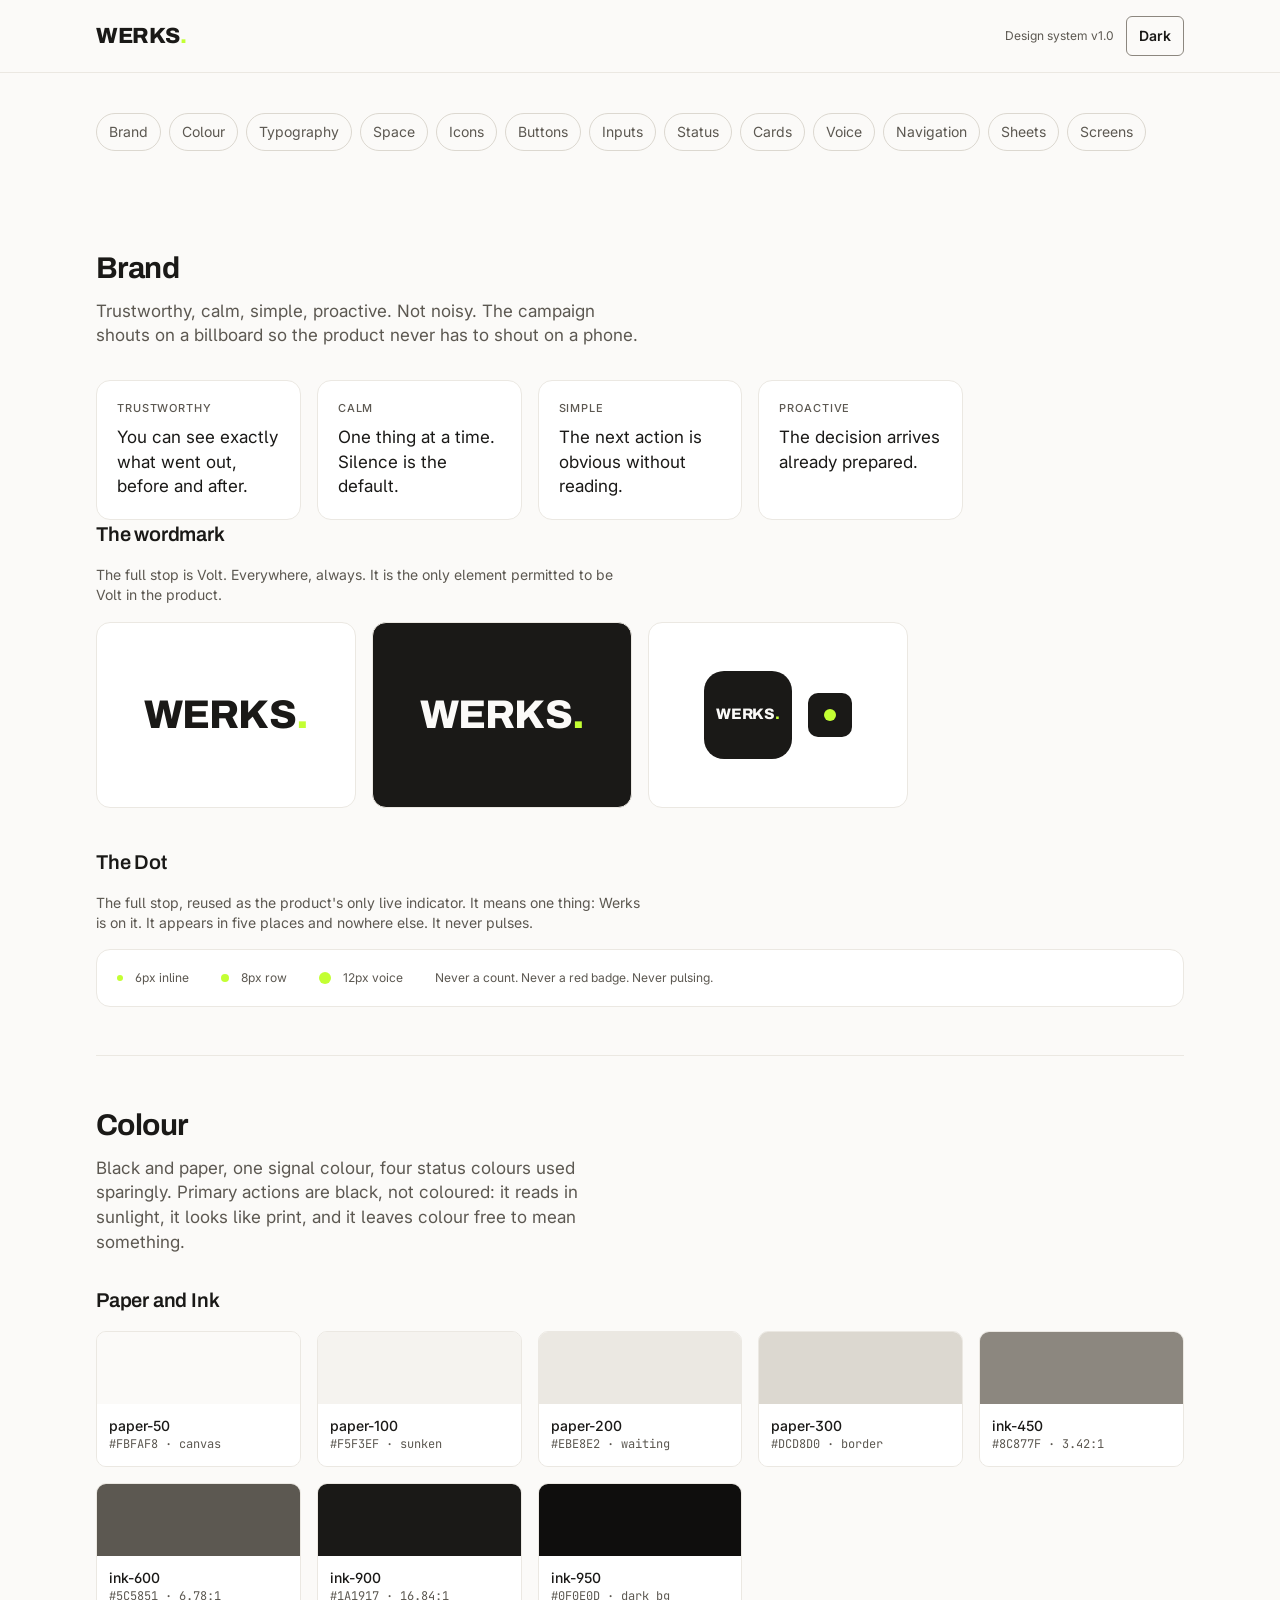
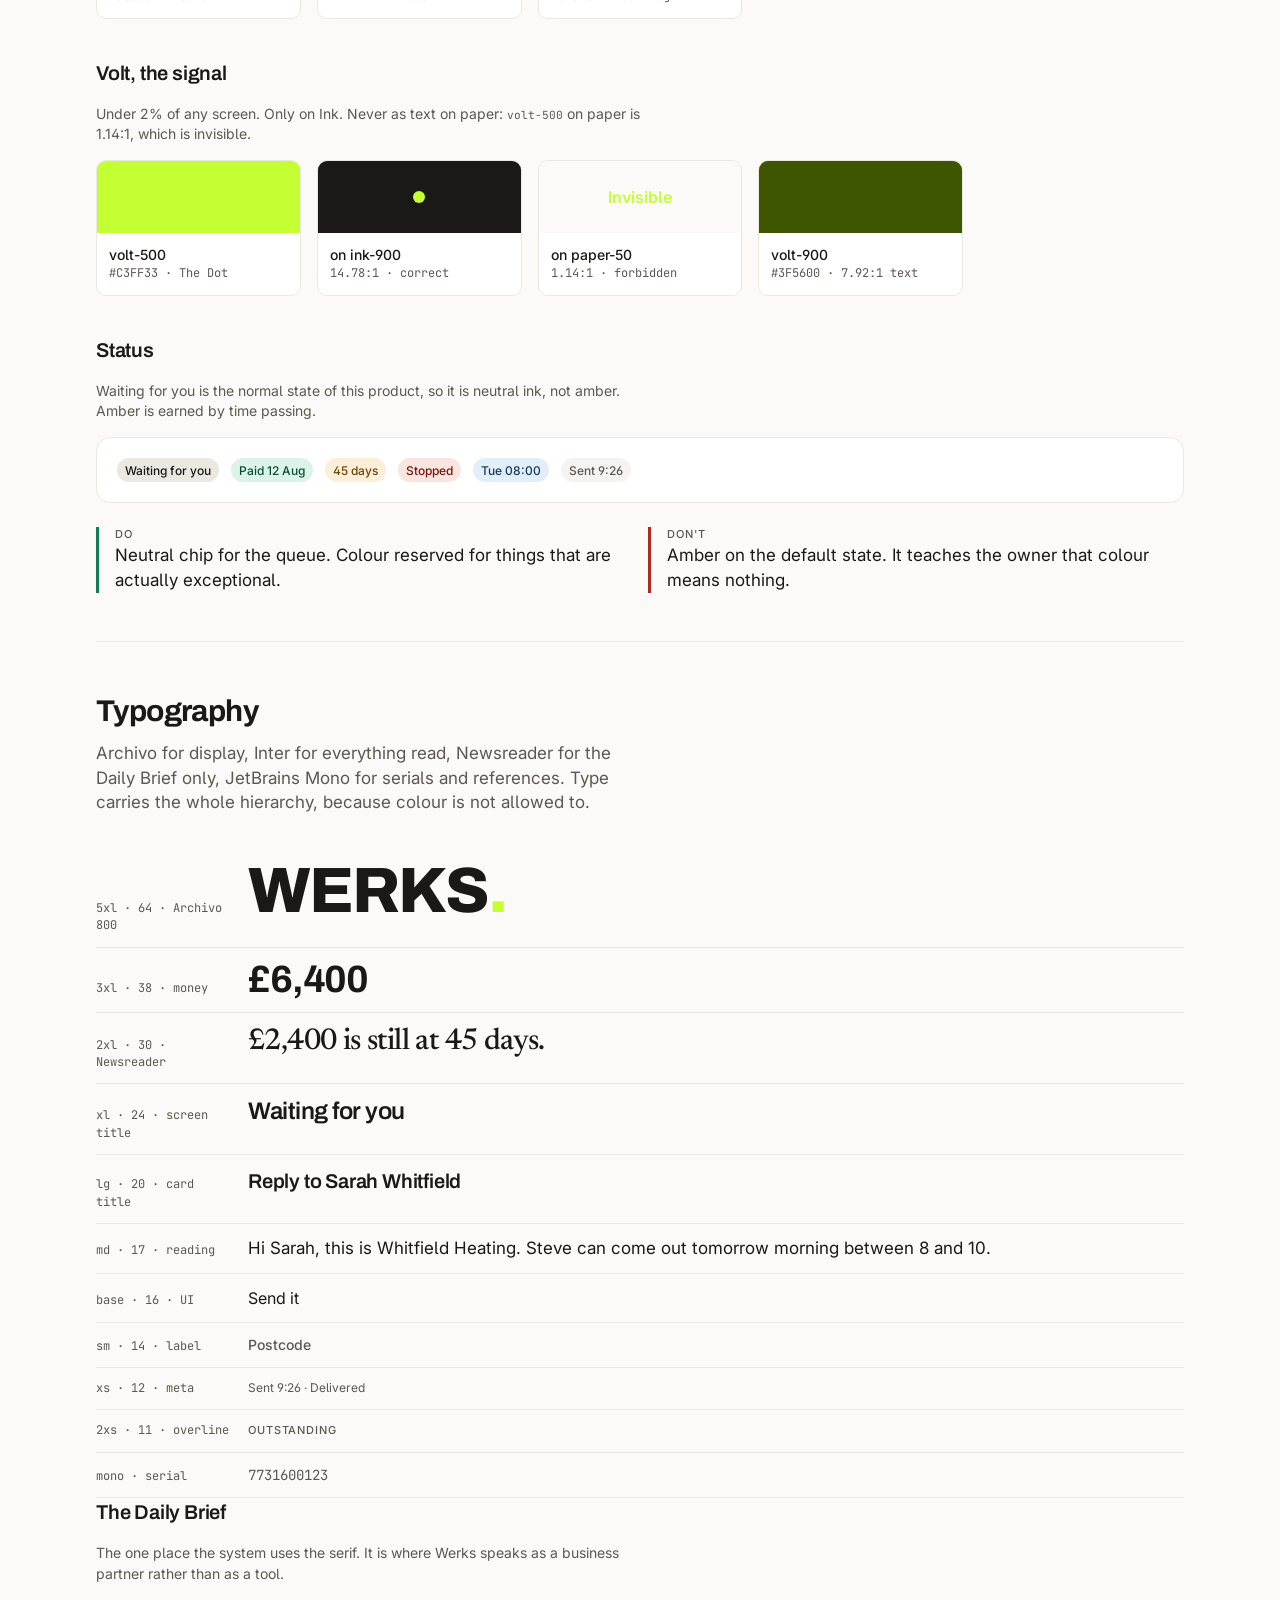
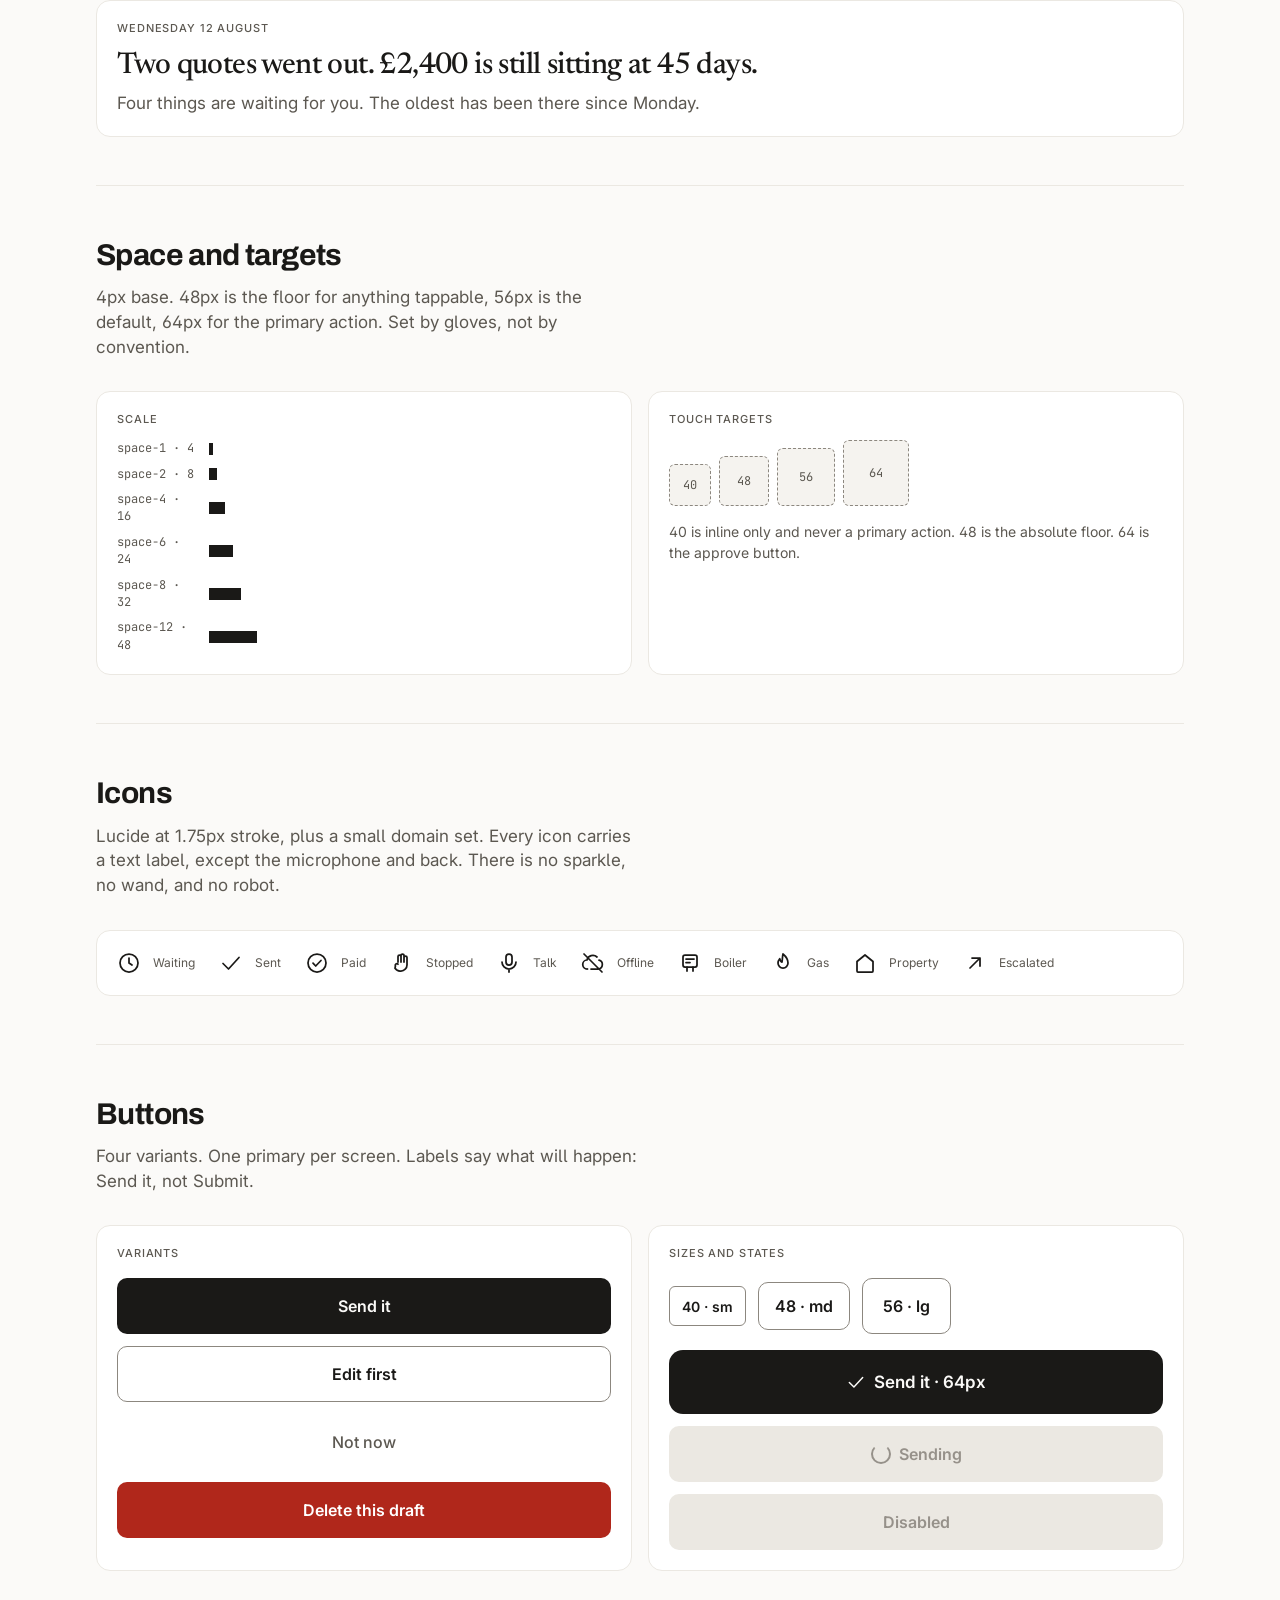
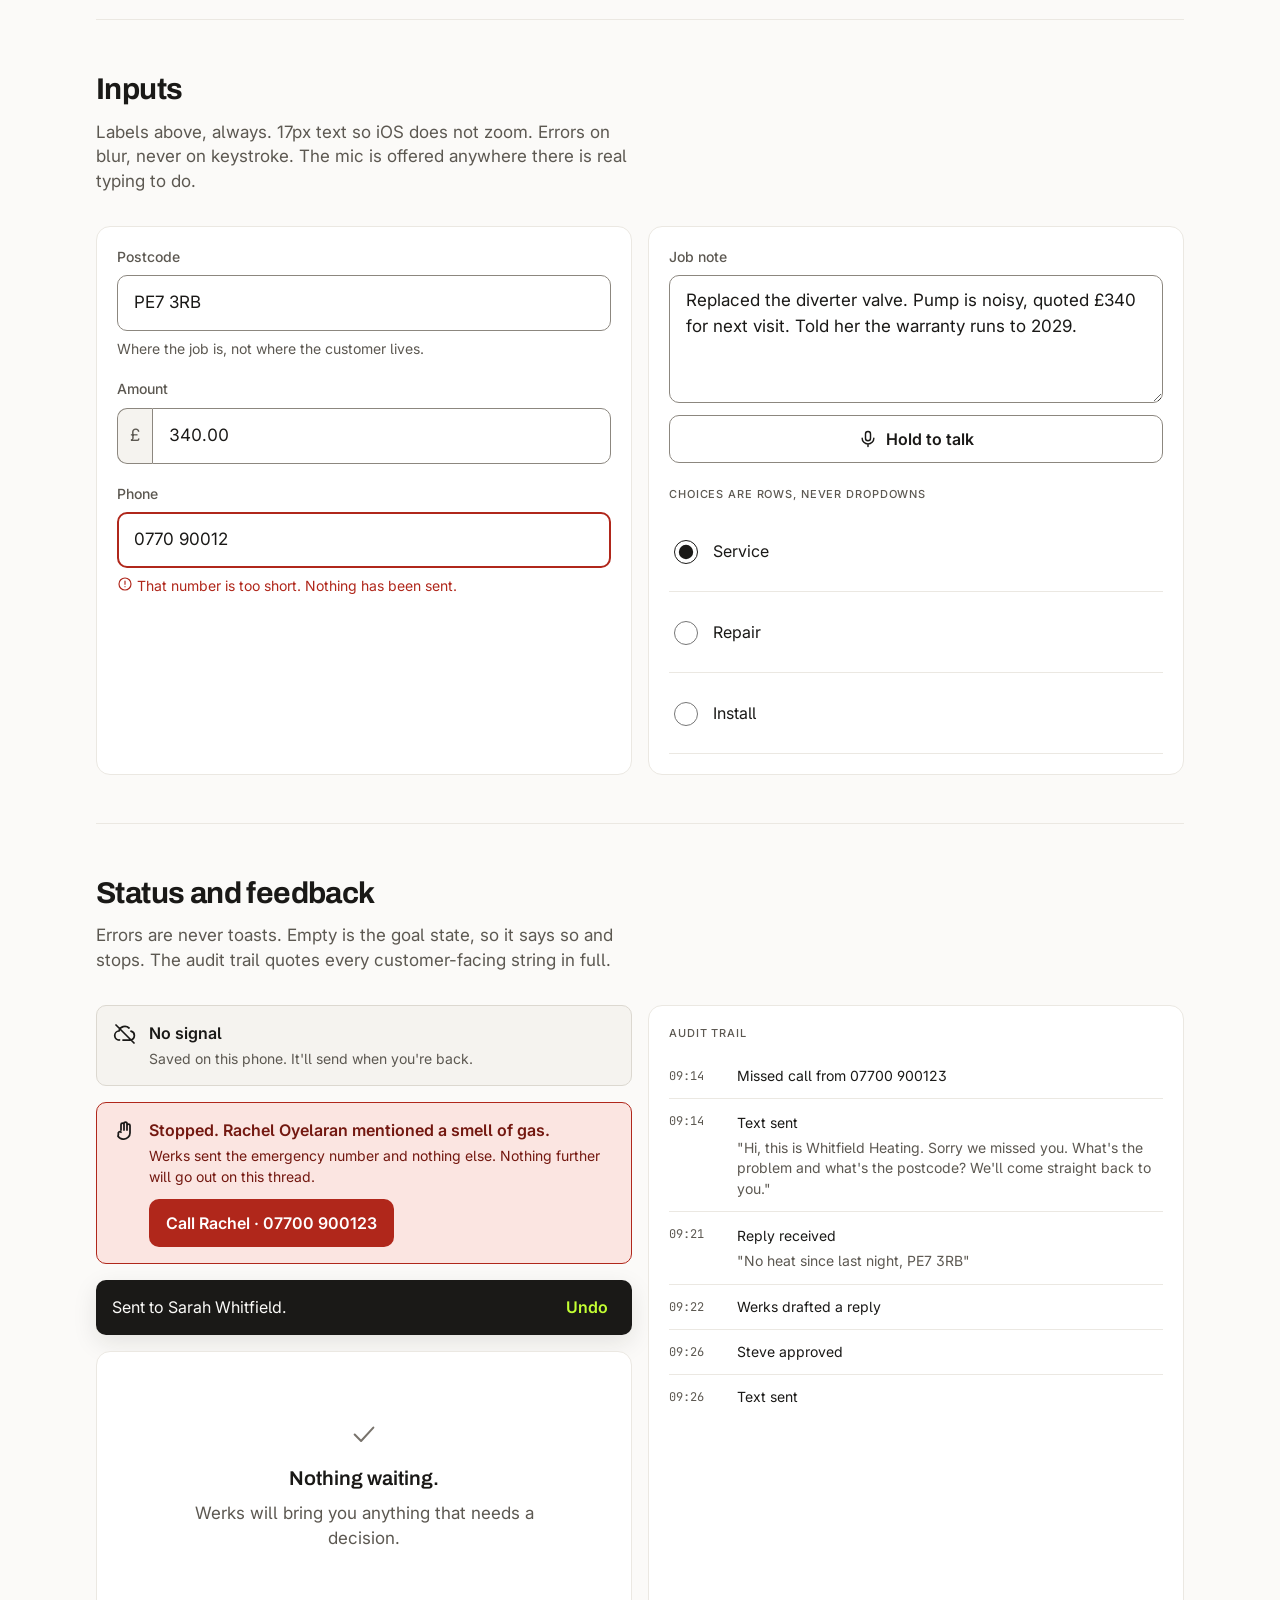
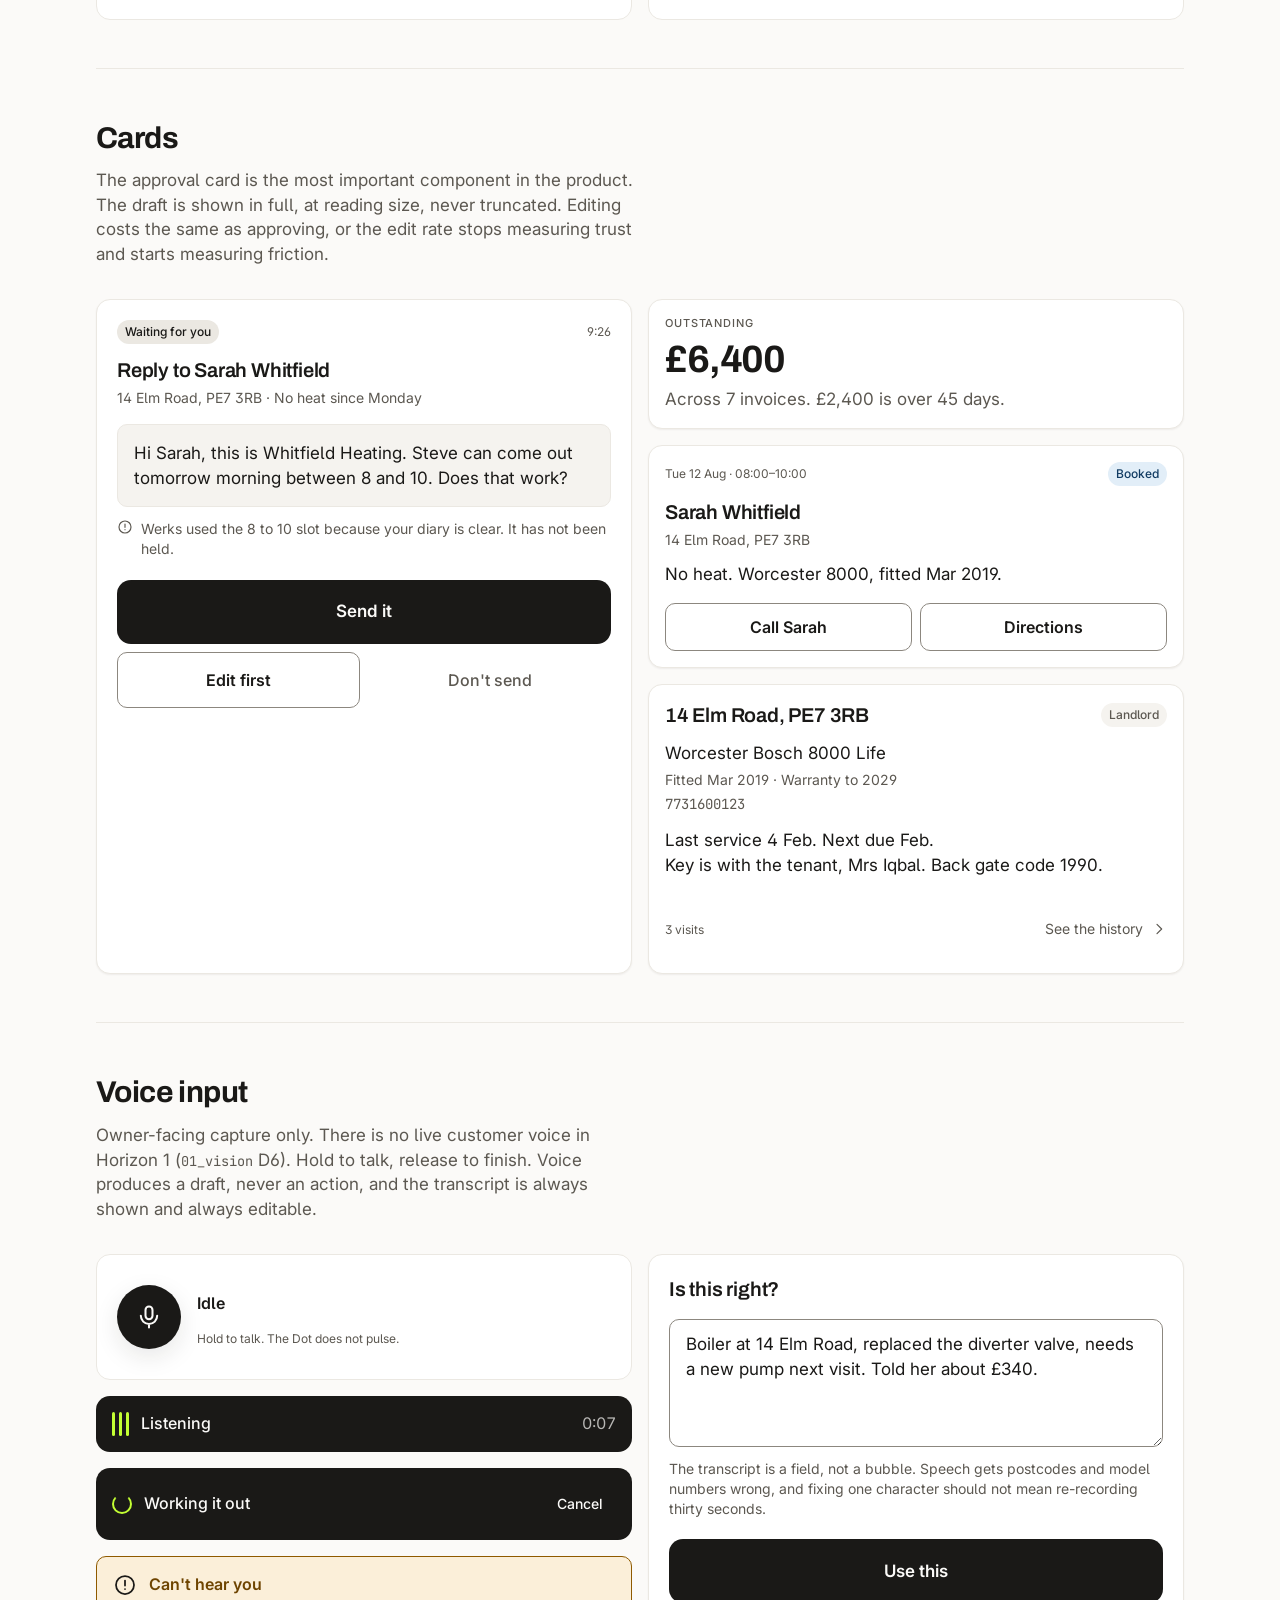
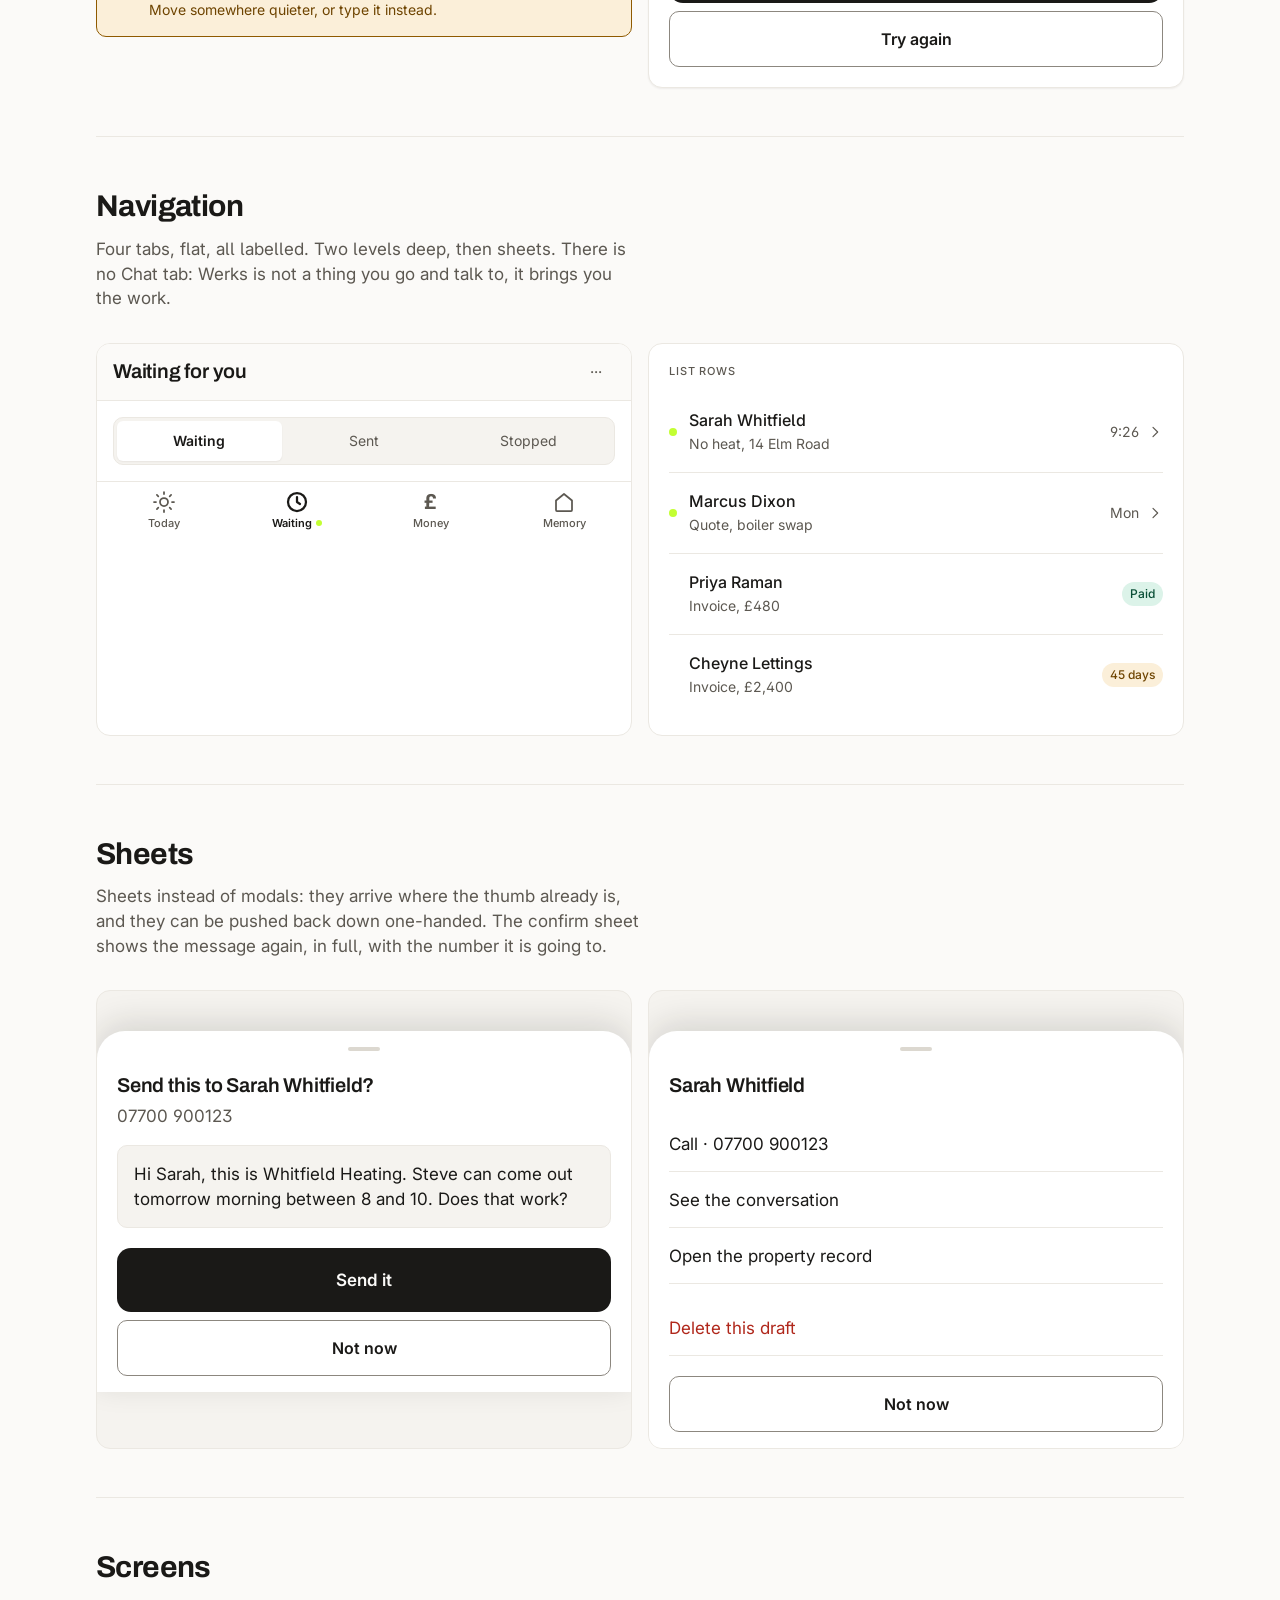
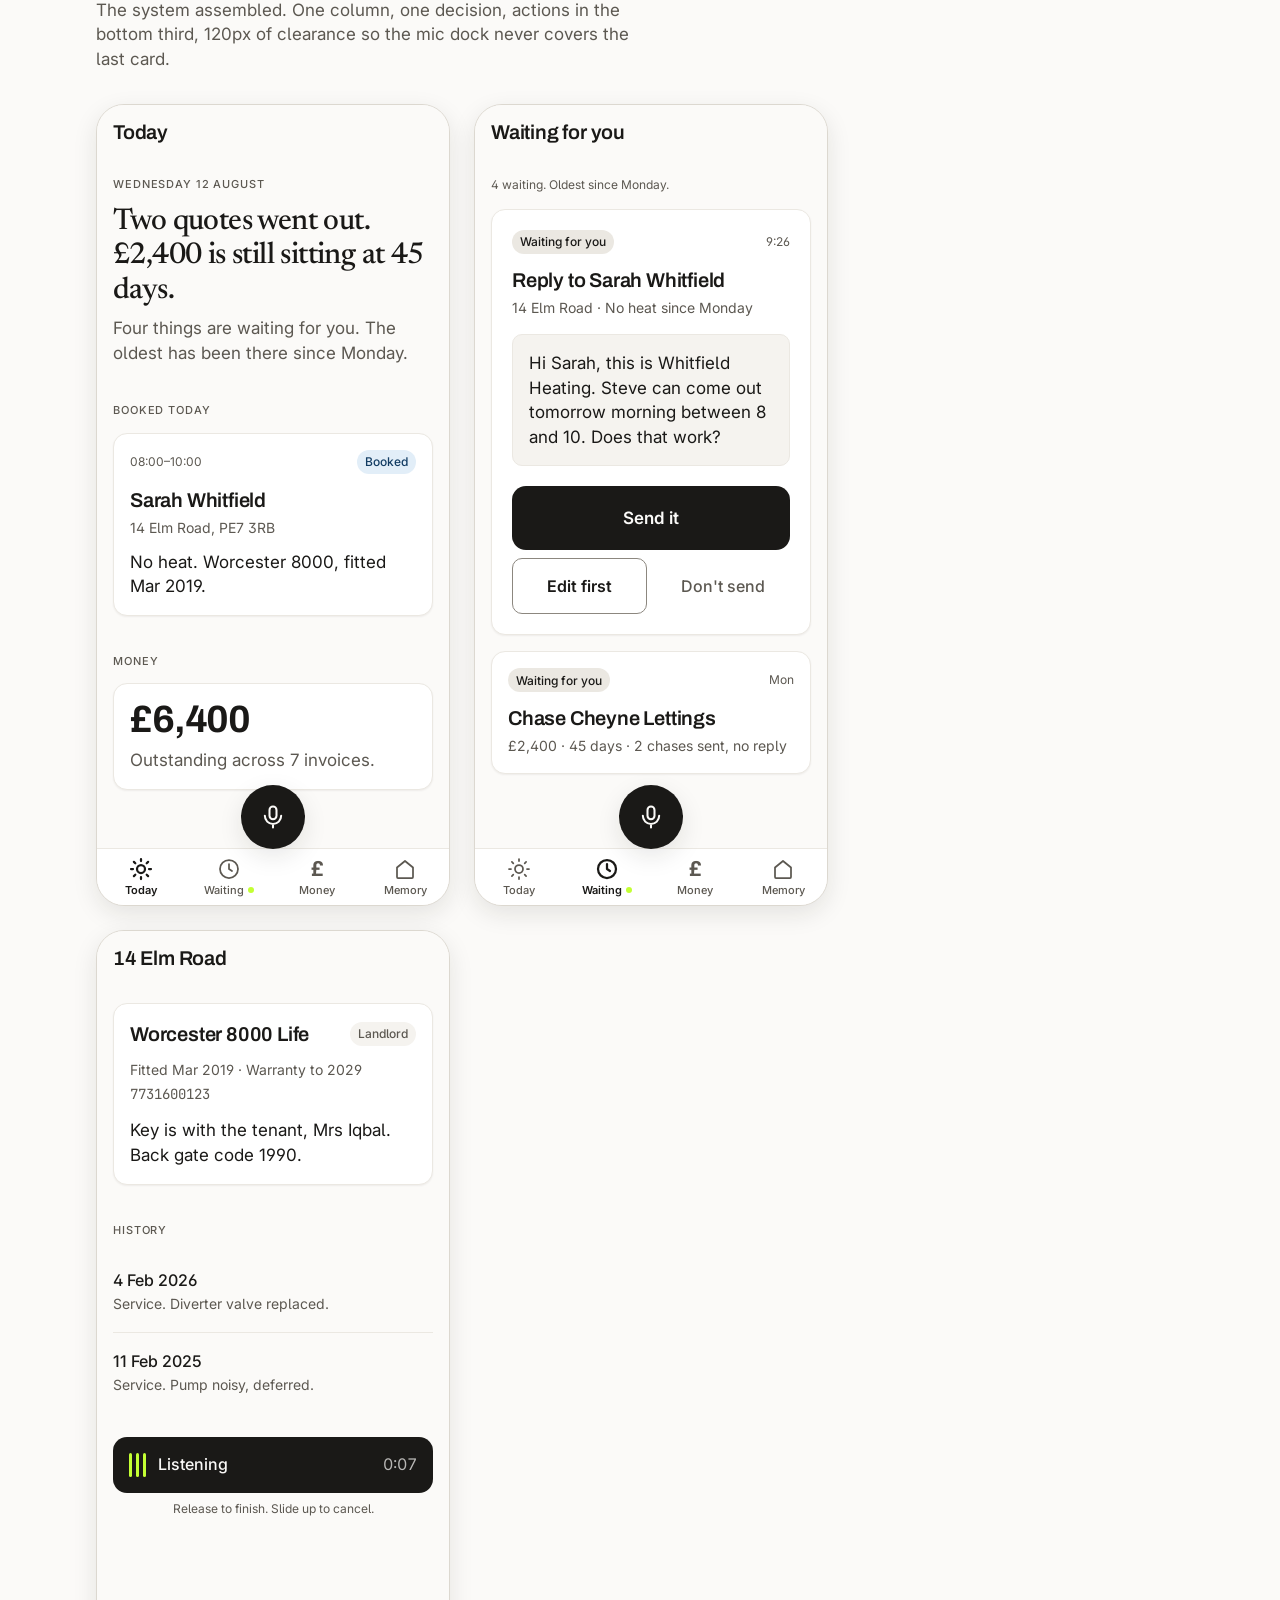
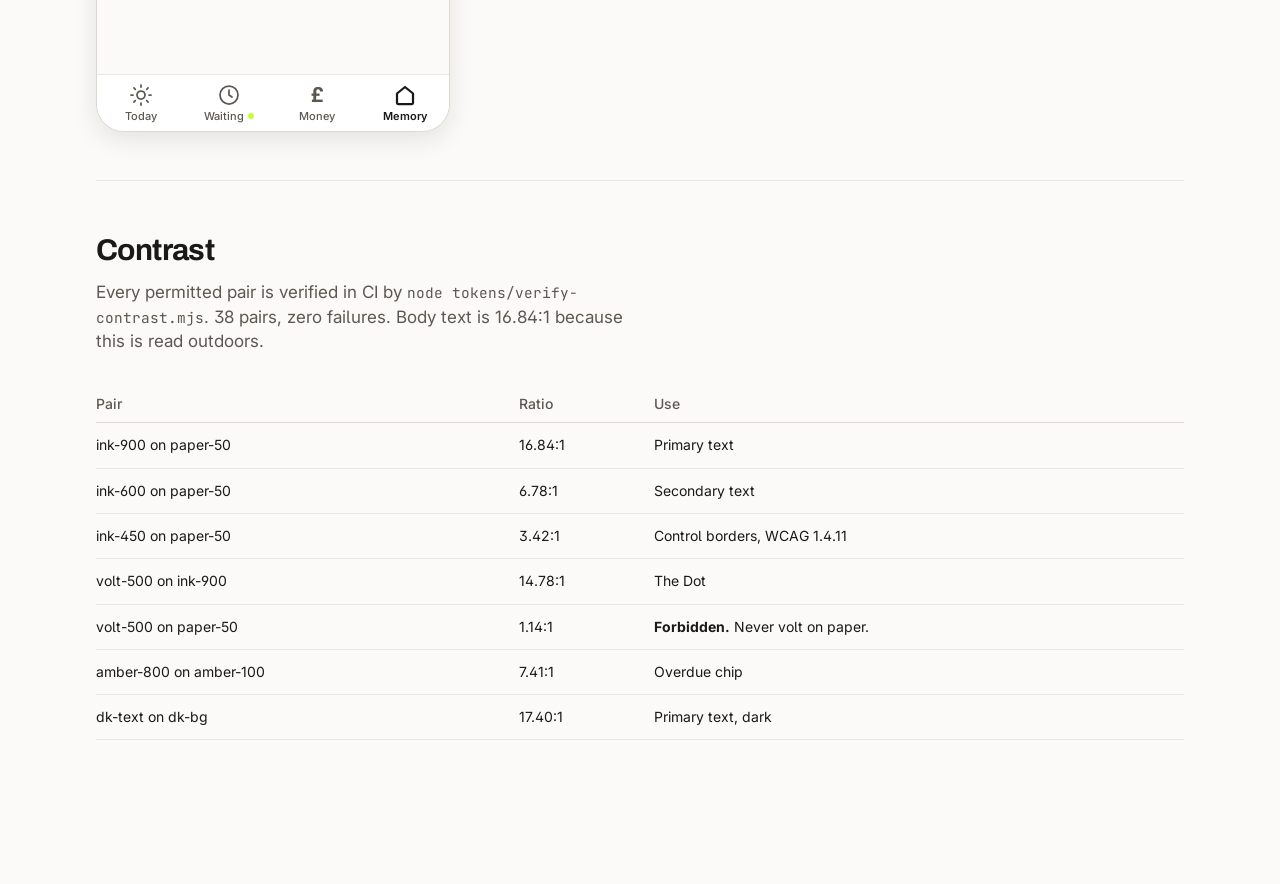
==== design-system/preview/index.html @ 421069bd "Werks design system - complete v1" ====
<!doctype html>
<html lang="en-GB" data-theme="light">
<head>
<meta charset="utf-8">
<meta name="viewport" content="width=device-width, initial-scale=1">
<title>Werks Design System</title>

<!-- Preview only. Production self-hosts these as woff2 subsets. See foundations/02-typography.md -->
<link rel="preconnect" href="https://fonts.googleapis.com">
<link rel="preconnect" href="https://fonts.gstatic.com" crossorigin>
<link href="https://fonts.googleapis.com/css2?family=Archivo:wght@400;500;600;700;800&family=Inter:wght@400;500;600;700&family=Newsreader:opsz,wght@6..72,400;6..72,500&family=JetBrains+Mono:wght@400;500&display=swap" rel="stylesheet">

<link rel="stylesheet" href="../tokens/tokens.css">
<link rel="stylesheet" href="../components/werks.css">

<style>
  /* Preview page chrome only. Not part of the design system. */
  body { padding-bottom: var(--w-space-24); }
  .pv-wrap { max-width: 68rem; margin: 0 auto; padding: 0 var(--w-space-5); }
  .pv-top { position: sticky; top: 0; z-index: 100; background: var(--w-bg-canvas);
    border-bottom: 1px solid var(--w-border-subtle); padding: var(--w-space-4) 0; margin-bottom: var(--w-space-10); }
  .pv-top__inner { max-width: 68rem; margin: 0 auto; padding: 0 var(--w-space-5);
    display: flex; align-items: center; justify-content: space-between; gap: var(--w-space-4); }
  .pv-sec { padding: var(--w-space-12) 0; border-top: 1px solid var(--w-border-subtle); }
  .pv-sec:first-of-type { border-top: 0; }
  .pv-sec > h2 { font-family: var(--w-font-display); font-size: var(--w-text-2xl); font-weight: 700;
    letter-spacing: -0.02em; margin: 0 0 var(--w-space-2); }
  .pv-sec > .pv-lede { font-size: var(--w-text-md); color: var(--w-text-secondary);
    max-width: 34rem; margin: 0 0 var(--w-space-8); }
  .pv-h3 { font-family: var(--w-font-display); font-size: var(--w-text-lg); font-weight: 600;
    margin: var(--w-space-10) 0 var(--w-space-4); letter-spacing: -0.01em; }
  .pv-h3:first-of-type { margin-top: 0; }
  .pv-note { font-size: var(--w-text-sm); color: var(--w-text-secondary); margin: var(--w-space-2) 0 var(--w-space-4); max-width: 34rem; }
  .pv-grid { display: grid; gap: var(--w-space-4); }
  .pv-grid--3 { grid-template-columns: repeat(auto-fill, minmax(15rem, 1fr)); }
  .pv-grid--4 { grid-template-columns: repeat(auto-fill, minmax(11rem, 1fr)); }
  .pv-grid--2 { grid-template-columns: repeat(auto-fit, minmax(20rem, 1fr)); }
  .pv-panel { background: var(--w-bg-surface); border: 1px solid var(--w-border-subtle);
    border-radius: var(--w-radius-lg); padding: var(--w-space-5); }
  .pv-swatch { border: 1px solid var(--w-border-subtle); border-radius: var(--w-radius-md); overflow: hidden; }
  .pv-swatch__chip { height: 4.5rem; }
  .pv-swatch__meta { padding: var(--w-space-3); background: var(--w-bg-surface); }
  .pv-swatch__name { font-size: var(--w-text-sm); font-weight: 500; }
  .pv-swatch__hex { font-family: var(--w-font-mono); font-size: var(--w-text-xs); color: var(--w-text-secondary); }
  .pv-spec { display: flex; align-items: baseline; gap: var(--w-space-4); padding: var(--w-space-3) 0;
    border-bottom: 1px solid var(--w-border-subtle); }
  .pv-spec__tag { font-family: var(--w-font-mono); font-size: var(--w-text-xs); color: var(--w-text-secondary);
    width: 8.5rem; flex-shrink: 0; }
  .pv-phone { width: 22rem; max-width: 100%; border: 1px solid var(--w-border-default);
    border-radius: var(--w-radius-2xl); overflow: hidden; background: var(--w-bg-canvas);
    box-shadow: var(--w-shadow-3); display: flex; flex-direction: column; height: 50rem; position: relative; }
  .pv-phone__scroll { flex: 1; overflow-y: auto; padding: var(--w-space-4);
    padding-bottom: 7.5rem; }
  .pv-phone__dock { position: absolute; left: 0; right: 0; bottom: 3.5rem;
    display: flex; justify-content: center; pointer-events: none; }
  .pv-phones { display: flex; gap: var(--w-space-6); flex-wrap: wrap; }
  .pv-do-dont { display: grid; gap: var(--w-space-4); grid-template-columns: repeat(auto-fit, minmax(18rem, 1fr)); }
  .pv-do { border-left: 3px solid var(--w-status-positive-strong); padding-left: var(--w-space-4); }
  .pv-dont { border-left: 3px solid var(--w-status-critical-strong); padding-left: var(--w-space-4); }
  .pv-tag { font-size: var(--w-text-2xs); font-weight: 500; letter-spacing: 0.08em;
    text-transform: uppercase; color: var(--w-text-secondary); }
  .pv-inline { display: flex; flex-wrap: wrap; gap: var(--w-space-3); align-items: center; }
  .pv-toc { display: flex; flex-wrap: wrap; gap: var(--w-space-2); margin-bottom: var(--w-space-12); }
  .pv-toc a { font-size: var(--w-text-sm); color: var(--w-text-secondary); text-decoration: none;
    border: 1px solid var(--w-border-default); border-radius: var(--w-radius-full);
    padding: var(--w-space-2) var(--w-space-3); }
  .pv-toc a:hover { color: var(--w-text-primary); border-color: var(--w-border-control); }
  .pv-target { display: flex; align-items: center; justify-content: center;
    background: var(--w-bg-sunken); border: 1px dashed var(--w-border-control);
    border-radius: var(--w-radius-sm); font-family: var(--w-font-mono); font-size: var(--w-text-xs);
    color: var(--w-text-secondary); }
  table.pv-table { width: 100%; border-collapse: collapse; font-size: var(--w-text-sm); }
  table.pv-table th { text-align: left; font-weight: 500; color: var(--w-text-secondary);
    padding: var(--w-space-2) var(--w-space-3) var(--w-space-2) 0; border-bottom: 1px solid var(--w-border-default); }
  table.pv-table td { padding: var(--w-space-3) var(--w-space-3) var(--w-space-3) 0;
    border-bottom: 1px solid var(--w-border-subtle); vertical-align: top; }
</style>
</head>
<body>

<!-- icon sprite -->
<svg style="display:none" aria-hidden="true">
  <symbol id="i-clock" viewBox="0 0 24 24"><circle cx="12" cy="12" r="9"/><path d="M12 7v5l3 2"/></symbol>
  <symbol id="i-check" viewBox="0 0 24 24"><path d="M4 12.5 9.5 18 20 6.5"/></symbol>
  <symbol id="i-check-circle" viewBox="0 0 24 24"><circle cx="12" cy="12" r="9"/><path d="M8 12.2l2.7 2.8L16 9.5"/></symbol>
  <symbol id="i-hand" viewBox="0 0 24 24"><path d="M8 11V5.5a1.5 1.5 0 0 1 3 0V11m0 0V4.5a1.5 1.5 0 0 1 3 0V11m0 0V6.5a1.5 1.5 0 0 1 3 0V14a6 6 0 0 1-6 6h-1a6 6 0 0 1-5-2.7L5.4 15a1.6 1.6 0 0 1 2.6-1.8"/></symbol>
  <symbol id="i-mic" viewBox="0 0 24 24"><rect x="9" y="3" width="6" height="11" rx="3"/><path d="M5 11a7 7 0 0 0 14 0M12 18v3"/></symbol>
  <symbol id="i-sun" viewBox="0 0 24 24"><circle cx="12" cy="12" r="4"/><path d="M12 2v2M12 20v2M4.9 4.9l1.4 1.4M17.7 17.7l1.4 1.4M2 12h2M20 12h2M4.9 19.1l1.4-1.4M17.7 6.3l1.4-1.4"/></symbol>
  <symbol id="i-home" viewBox="0 0 24 24"><path d="M4 10.5 12 4l8 6.5V20a1 1 0 0 1-1 1H5a1 1 0 0 1-1-1z"/></symbol>
  <symbol id="i-user" viewBox="0 0 24 24"><circle cx="12" cy="8" r="3.5"/><path d="M5 20a7 7 0 0 1 14 0"/></symbol>
  <symbol id="i-chevron" viewBox="0 0 24 24"><path d="m9 5 7 7-7 7"/></symbol>
  <symbol id="i-cloud-off" viewBox="0 0 24 24"><path d="M6.5 18A4.5 4.5 0 0 1 6 9a6 6 0 0 1 10-3M18 9.2a4.5 4.5 0 0 1-.5 8.8H10M3 3l18 18"/></symbol>
  <symbol id="i-alert" viewBox="0 0 24 24"><circle cx="12" cy="12" r="9"/><path d="M12 7.5v5M12 16h.01"/></symbol>
  <symbol id="i-flame" viewBox="0 0 24 24"><path d="M12 3s5 4.2 5 9a5 5 0 0 1-10 0c0-1.7.8-3.2 1.7-4.3C9.4 9.9 10.5 11 11 11c.5-2.5.3-5.5 1-8z"/></symbol>
  <symbol id="i-boiler" viewBox="0 0 24 24"><rect x="5" y="4" width="14" height="12" rx="2"/><path d="M8 8h8M8 11.5h4M9 16v4M15 16v4"/></symbol>
  <symbol id="i-arrow-ur" viewBox="0 0 24 24"><path d="M7 17 17 7M9 7h8v8"/></symbol>
</svg>

<div class="pv-top">
  <div class="pv-top__inner">
    <span class="w-wordmark" style="font-size:1.375rem">WERKS<span class="w-wordmark__stop">.</span></span>
    <div class="pv-inline">
      <span class="w-meta">Design system v1.0</span>
      <button class="w-btn w-btn--secondary w-btn--sm" id="theme-toggle" aria-label="Switch theme">Dark</button>
    </div>
  </div>
</div>

<div class="pv-wrap">

  <div class="pv-toc">
    <a href="#brand">Brand</a><a href="#colour">Colour</a><a href="#type">Typography</a>
    <a href="#space">Space</a><a href="#icons">Icons</a><a href="#buttons">Buttons</a>
    <a href="#inputs">Inputs</a><a href="#status">Status</a><a href="#cards">Cards</a>
    <a href="#voice">Voice</a><a href="#nav">Navigation</a><a href="#sheets">Sheets</a>
    <a href="#screens">Screens</a>
  </div>

  <!-- ===================================================== BRAND -->
  <section class="pv-sec" id="brand">
    <h2>Brand</h2>
    <p class="pv-lede">Trustworthy, calm, simple, proactive. Not noisy. The campaign shouts on a billboard so the product never has to shout on a phone.</p>

    <div class="pv-grid pv-grid--4">
      <div class="pv-panel"><div class="w-overline">Trustworthy</div><p class="w-body" style="margin-top:8px">You can see exactly what went out, before and after.</p></div>
      <div class="pv-panel"><div class="w-overline">Calm</div><p class="w-body" style="margin-top:8px">One thing at a time. Silence is the default.</p></div>
      <div class="pv-panel"><div class="w-overline">Simple</div><p class="w-body" style="margin-top:8px">The next action is obvious without reading.</p></div>
      <div class="pv-panel"><div class="w-overline">Proactive</div><p class="w-body" style="margin-top:8px">The decision arrives already prepared.</p></div>
    </div>

    <h3 class="pv-h3">The wordmark</h3>
    <p class="pv-note">The full stop is Volt. Everywhere, always. It is the only element permitted to be Volt in the product.</p>
    <div class="pv-grid pv-grid--3">
      <div class="pv-panel" style="display:flex;align-items:center;justify-content:center;min-height:9rem">
        <span class="w-wordmark" style="font-size:2.5rem">WERKS<span class="w-wordmark__stop">.</span></span>
      </div>
      <div class="pv-panel" style="background:var(--w-ink-900);display:flex;align-items:center;justify-content:center;min-height:9rem">
        <span class="w-wordmark" style="font-size:2.5rem;color:var(--w-paper-50)">WERKS<span class="w-wordmark__stop">.</span></span>
      </div>
      <div class="pv-panel" style="display:flex;align-items:center;justify-content:center;min-height:9rem;gap:16px">
        <div style="width:5.5rem;height:5.5rem;border-radius:20px;background:var(--w-ink-900);display:flex;align-items:center;justify-content:center">
          <span class="w-wordmark" style="font-size:0.95rem;color:var(--w-paper-50)">WERKS<span class="w-wordmark__stop">.</span></span>
        </div>
        <div style="width:2.75rem;height:2.75rem;border-radius:10px;background:var(--w-ink-900);display:flex;align-items:center;justify-content:center">
          <span class="w-dot w-dot--lg"></span>
        </div>
      </div>
    </div>

    <h3 class="pv-h3">The Dot</h3>
    <p class="pv-note">The full stop, reused as the product's only live indicator. It means one thing: Werks is on it. It appears in five places and nowhere else. It never pulses.</p>
    <div class="pv-panel pv-inline" style="gap:var(--w-space-8)">
      <span class="pv-inline"><span class="w-dot w-dot--sm"></span><span class="w-meta">6px inline</span></span>
      <span class="pv-inline"><span class="w-dot"></span><span class="w-meta">8px row</span></span>
      <span class="pv-inline"><span class="w-dot w-dot--lg"></span><span class="w-meta">12px voice</span></span>
      <span class="w-meta">Never a count. Never a red badge. Never pulsing.</span>
    </div>
  </section>

  <!-- ===================================================== COLOUR -->
  <section class="pv-sec" id="colour">
    <h2>Colour</h2>
    <p class="pv-lede">Black and paper, one signal colour, four status colours used sparingly. Primary actions are black, not coloured: it reads in sunlight, it looks like print, and it leaves colour free to mean something.</p>

    <h3 class="pv-h3">Paper and Ink</h3>
    <div class="pv-grid pv-grid--4">
      <div class="pv-swatch"><div class="pv-swatch__chip" style="background:#FBFAF8"></div><div class="pv-swatch__meta"><div class="pv-swatch__name">paper-50</div><div class="pv-swatch__hex">#FBFAF8 · canvas</div></div></div>
      <div class="pv-swatch"><div class="pv-swatch__chip" style="background:#F5F3EF"></div><div class="pv-swatch__meta"><div class="pv-swatch__name">paper-100</div><div class="pv-swatch__hex">#F5F3EF · sunken</div></div></div>
      <div class="pv-swatch"><div class="pv-swatch__chip" style="background:#EBE8E2"></div><div class="pv-swatch__meta"><div class="pv-swatch__name">paper-200</div><div class="pv-swatch__hex">#EBE8E2 · waiting</div></div></div>
      <div class="pv-swatch"><div class="pv-swatch__chip" style="background:#DCD8D0"></div><div class="pv-swatch__meta"><div class="pv-swatch__name">paper-300</div><div class="pv-swatch__hex">#DCD8D0 · border</div></div></div>
      <div class="pv-swatch"><div class="pv-swatch__chip" style="background:#8C877F"></div><div class="pv-swatch__meta"><div class="pv-swatch__name">ink-450</div><div class="pv-swatch__hex">#8C877F · 3.42:1</div></div></div>
      <div class="pv-swatch"><div class="pv-swatch__chip" style="background:#5C5851"></div><div class="pv-swatch__meta"><div class="pv-swatch__name">ink-600</div><div class="pv-swatch__hex">#5C5851 · 6.78:1</div></div></div>
      <div class="pv-swatch"><div class="pv-swatch__chip" style="background:#1A1917"></div><div class="pv-swatch__meta"><div class="pv-swatch__name">ink-900</div><div class="pv-swatch__hex">#1A1917 · 16.84:1</div></div></div>
      <div class="pv-swatch"><div class="pv-swatch__chip" style="background:#0F0E0D"></div><div class="pv-swatch__meta"><div class="pv-swatch__name">ink-950</div><div class="pv-swatch__hex">#0F0E0D · dark bg</div></div></div>
    </div>

    <h3 class="pv-h3">Volt, the signal</h3>
    <p class="pv-note">Under 2% of any screen. Only on Ink. Never as text on paper: <code style="font-family:var(--w-font-mono);font-size:0.8em">volt-500</code> on paper is 1.14:1, which is invisible.</p>
    <div class="pv-grid pv-grid--4">
      <div class="pv-swatch"><div class="pv-swatch__chip" style="background:#C3FF33"></div><div class="pv-swatch__meta"><div class="pv-swatch__name">volt-500</div><div class="pv-swatch__hex">#C3FF33 · The Dot</div></div></div>
      <div class="pv-swatch"><div class="pv-swatch__chip" style="background:#1A1917;display:flex;align-items:center;justify-content:center"><span class="w-dot w-dot--lg"></span></div><div class="pv-swatch__meta"><div class="pv-swatch__name">on ink-900</div><div class="pv-swatch__hex">14.78:1 · correct</div></div></div>
      <div class="pv-swatch"><div class="pv-swatch__chip" style="background:#FBFAF8;display:flex;align-items:center;justify-content:center;color:#C3FF33;font-weight:600">Invisible</div><div class="pv-swatch__meta"><div class="pv-swatch__name">on paper-50</div><div class="pv-swatch__hex">1.14:1 · forbidden</div></div></div>
      <div class="pv-swatch"><div class="pv-swatch__chip" style="background:#3F5600"></div><div class="pv-swatch__meta"><div class="pv-swatch__name">volt-900</div><div class="pv-swatch__hex">#3F5600 · 7.92:1 text</div></div></div>
    </div>

    <h3 class="pv-h3">Status</h3>
    <p class="pv-note">Waiting for you is the normal state of this product, so it is neutral ink, not amber. Amber is earned by time passing.</p>
    <div class="pv-panel pv-inline">
      <span class="w-chip w-chip--waiting">Waiting for you</span>
      <span class="w-chip w-chip--positive">Paid 12 Aug</span>
      <span class="w-chip w-chip--attention">45 days</span>
      <span class="w-chip w-chip--critical">Stopped</span>
      <span class="w-chip w-chip--scheduled">Tue 08:00</span>
      <span class="w-chip w-chip--quiet">Sent 9:26</span>
    </div>

    <div class="pv-do-dont" style="margin-top:var(--w-space-6)">
      <div class="pv-do"><div class="pv-tag">Do</div><p class="w-body">Neutral chip for the queue. Colour reserved for things that are actually exceptional.</p></div>
      <div class="pv-dont"><div class="pv-tag">Don't</div><p class="w-body">Amber on the default state. It teaches the owner that colour means nothing.</p></div>
    </div>
  </section>

  <!-- ===================================================== TYPE -->
  <section class="pv-sec" id="type">
    <h2>Typography</h2>
    <p class="pv-lede">Archivo for display, Inter for everything read, Newsreader for the Daily Brief only, JetBrains Mono for serials and references. Type carries the whole hierarchy, because colour is not allowed to.</p>

    <div class="pv-spec"><span class="pv-spec__tag">5xl · 64 · Archivo 800</span><span style="font-family:var(--w-font-display);font-weight:800;font-size:4rem;letter-spacing:-0.03em;line-height:1">WERKS<span style="color:var(--w-signal)">.</span></span></div>
    <div class="pv-spec"><span class="pv-spec__tag">3xl · 38 · money</span><span class="w-money">£6,400</span></div>
    <div class="pv-spec"><span class="pv-spec__tag">2xl · 30 · Newsreader</span><span class="w-brief">£2,400 is still at 45 days.</span></div>
    <div class="pv-spec"><span class="pv-spec__tag">xl · 24 · screen title</span><span class="w-screen-title">Waiting for you</span></div>
    <div class="pv-spec"><span class="pv-spec__tag">lg · 20 · card title</span><span class="w-card-title">Reply to Sarah Whitfield</span></div>
    <div class="pv-spec"><span class="pv-spec__tag">md · 17 · reading</span><span class="w-body">Hi Sarah, this is Whitfield Heating. Steve can come out tomorrow morning between 8 and 10.</span></div>
    <div class="pv-spec"><span class="pv-spec__tag">base · 16 · UI</span><span class="w-ui">Send it</span></div>
    <div class="pv-spec"><span class="pv-spec__tag">sm · 14 · label</span><span class="w-label">Postcode</span></div>
    <div class="pv-spec"><span class="pv-spec__tag">xs · 12 · meta</span><span class="w-meta">Sent 9:26 · Delivered</span></div>
    <div class="pv-spec"><span class="pv-spec__tag">2xs · 11 · overline</span><span class="w-overline">Outstanding</span></div>
    <div class="pv-spec"><span class="pv-spec__tag">mono · serial</span><span class="w-ref">7731600123</span></div>

    <h3 class="pv-h3">The Daily Brief</h3>
    <p class="pv-note">The one place the system uses the serif. It is where Werks speaks as a business partner rather than as a tool.</p>
    <div class="pv-panel">
      <div class="w-overline">Wednesday 12 August</div>
      <p class="w-brief" style="margin:12px 0 8px">Two quotes went out. £2,400 is still sitting at 45 days.</p>
      <p class="w-body w-secondary">Four things are waiting for you. The oldest has been there since Monday.</p>
    </div>
  </section>

  <!-- ===================================================== SPACE -->
  <section class="pv-sec" id="space">
    <h2>Space and targets</h2>
    <p class="pv-lede">4px base. 48px is the floor for anything tappable, 56px is the default, 64px for the primary action. Set by gloves, not by convention.</p>
    <div class="pv-grid pv-grid--2">
      <div class="pv-panel">
        <div class="w-overline" style="margin-bottom:12px">Scale</div>
        <div style="display:flex;flex-direction:column;gap:8px">
          <div style="display:flex;align-items:center;gap:12px"><span class="pv-spec__tag" style="width:5rem">space-1 · 4</span><span style="height:12px;width:4px;background:var(--w-text-primary)"></span></div>
          <div style="display:flex;align-items:center;gap:12px"><span class="pv-spec__tag" style="width:5rem">space-2 · 8</span><span style="height:12px;width:8px;background:var(--w-text-primary)"></span></div>
          <div style="display:flex;align-items:center;gap:12px"><span class="pv-spec__tag" style="width:5rem">space-4 · 16</span><span style="height:12px;width:16px;background:var(--w-text-primary)"></span></div>
          <div style="display:flex;align-items:center;gap:12px"><span class="pv-spec__tag" style="width:5rem">space-6 · 24</span><span style="height:12px;width:24px;background:var(--w-text-primary)"></span></div>
          <div style="display:flex;align-items:center;gap:12px"><span class="pv-spec__tag" style="width:5rem">space-8 · 32</span><span style="height:12px;width:32px;background:var(--w-text-primary)"></span></div>
          <div style="display:flex;align-items:center;gap:12px"><span class="pv-spec__tag" style="width:5rem">space-12 · 48</span><span style="height:12px;width:48px;background:var(--w-text-primary)"></span></div>
        </div>
      </div>
      <div class="pv-panel">
        <div class="w-overline" style="margin-bottom:12px">Touch targets</div>
        <div style="display:flex;align-items:flex-end;gap:8px">
          <div class="pv-target" style="width:40px;height:40px">40</div>
          <div class="pv-target" style="width:48px;height:48px">48</div>
          <div class="pv-target" style="width:56px;height:56px">56</div>
          <div class="pv-target" style="width:64px;height:64px">64</div>
        </div>
        <p class="pv-note" style="margin-top:16px">40 is inline only and never a primary action. 48 is the absolute floor. 64 is the approve button.</p>
      </div>
    </div>
  </section>

  <!-- ===================================================== ICONS -->
  <section class="pv-sec" id="icons">
    <h2>Icons</h2>
    <p class="pv-lede">Lucide at 1.75px stroke, plus a small domain set. Every icon carries a text label, except the microphone and back. There is no sparkle, no wand, and no robot.</p>
    <div class="pv-panel pv-inline" style="gap:var(--w-space-6)">
      <span class="pv-inline"><svg class="w-icon"><use href="#i-clock"/></svg><span class="w-meta">Waiting</span></span>
      <span class="pv-inline"><svg class="w-icon"><use href="#i-check"/></svg><span class="w-meta">Sent</span></span>
      <span class="pv-inline"><svg class="w-icon"><use href="#i-check-circle"/></svg><span class="w-meta">Paid</span></span>
      <span class="pv-inline"><svg class="w-icon"><use href="#i-hand"/></svg><span class="w-meta">Stopped</span></span>
      <span class="pv-inline"><svg class="w-icon"><use href="#i-mic"/></svg><span class="w-meta">Talk</span></span>
      <span class="pv-inline"><svg class="w-icon"><use href="#i-cloud-off"/></svg><span class="w-meta">Offline</span></span>
      <span class="pv-inline"><svg class="w-icon"><use href="#i-boiler"/></svg><span class="w-meta">Boiler</span></span>
      <span class="pv-inline"><svg class="w-icon"><use href="#i-flame"/></svg><span class="w-meta">Gas</span></span>
      <span class="pv-inline"><svg class="w-icon"><use href="#i-home"/></svg><span class="w-meta">Property</span></span>
      <span class="pv-inline"><svg class="w-icon"><use href="#i-arrow-ur"/></svg><span class="w-meta">Escalated</span></span>
    </div>
  </section>

  <!-- ===================================================== BUTTONS -->
  <section class="pv-sec" id="buttons">
    <h2>Buttons</h2>
    <p class="pv-lede">Four variants. One primary per screen. Labels say what will happen: Send it, not Submit.</p>
    <div class="pv-grid pv-grid--2">
      <div class="pv-panel">
        <div class="w-overline" style="margin-bottom:16px">Variants</div>
        <div style="display:flex;flex-direction:column;gap:12px">
          <button class="w-btn w-btn--primary w-btn--lg w-btn--block">Send it</button>
          <button class="w-btn w-btn--secondary w-btn--lg w-btn--block">Edit first</button>
          <button class="w-btn w-btn--quiet w-btn--lg w-btn--block">Not now</button>
          <button class="w-btn w-btn--destructive w-btn--lg w-btn--block">Delete this draft</button>
        </div>
      </div>
      <div class="pv-panel">
        <div class="w-overline" style="margin-bottom:16px">Sizes and states</div>
        <div class="pv-inline" style="margin-bottom:16px">
          <button class="w-btn w-btn--secondary w-btn--sm">40 · sm</button>
          <button class="w-btn w-btn--secondary w-btn--md">48 · md</button>
          <button class="w-btn w-btn--secondary w-btn--lg">56 · lg</button>
        </div>
        <div style="display:flex;flex-direction:column;gap:12px">
          <button class="w-btn w-btn--primary w-btn--xl w-btn--block">
            <svg class="w-icon w-icon--md" aria-hidden="true"><use href="#i-check"/></svg>Send it · 64px
          </button>
          <button class="w-btn w-btn--primary w-btn--lg w-btn--block" aria-busy="true" disabled>
            <span class="w-spinner" aria-hidden="true"></span>Sending
          </button>
          <button class="w-btn w-btn--primary w-btn--lg w-btn--block" disabled>Disabled</button>
        </div>
      </div>
    </div>
  </section>

  <!-- ===================================================== INPUTS -->
  <section class="pv-sec" id="inputs">
    <h2>Inputs</h2>
    <p class="pv-lede">Labels above, always. 17px text so iOS does not zoom. Errors on blur, never on keystroke. The mic is offered anywhere there is real typing to do.</p>
    <div class="pv-grid pv-grid--2">
      <div class="pv-panel" style="display:flex;flex-direction:column;gap:var(--w-space-5)">
        <div class="w-field">
          <label class="w-field__label" for="pc">Postcode</label>
          <input class="w-input w-input--lg" id="pc" value="PE7 3RB">
          <p class="w-field__hint">Where the job is, not where the customer lives.</p>
        </div>
        <div class="w-field">
          <label class="w-field__label" for="amt">Amount</label>
          <div class="w-input-group">
            <span class="w-input-group__affix" aria-hidden="true">£</span>
            <input class="w-input w-input--lg w-tabular" id="amt" inputmode="decimal" value="340.00">
          </div>
        </div>
        <div class="w-field w-field--error">
          <label class="w-field__label" for="ph">Phone</label>
          <input class="w-input w-input--lg" id="ph" value="0770 90012" aria-invalid="true" aria-describedby="ph-e">
          <p class="w-field__error" id="ph-e">
            <svg class="w-icon w-icon--sm" aria-hidden="true"><use href="#i-alert"/></svg>
            That number is too short. Nothing has been sent.
          </p>
        </div>
      </div>
      <div class="pv-panel">
        <div class="w-field">
          <label class="w-field__label" for="note">Job note</label>
          <textarea class="w-input w-input--lg" id="note" rows="4">Replaced the diverter valve. Pump is noisy, quoted £340 for next visit. Told her the warranty runs to 2029.</textarea>
        </div>
        <div class="w-btn-row" style="margin-top:12px">
          <button class="w-btn w-btn--secondary w-btn--md"><svg class="w-icon w-icon--md" aria-hidden="true"><use href="#i-mic"/></svg>Hold to talk</button>
        </div>
        <div class="w-overline" style="margin:24px 0 8px">Choices are rows, never dropdowns</div>
        <label class="w-choice-row"><input type="radio" name="jt" checked><span class="w-ui">Service</span></label>
        <label class="w-choice-row"><input type="radio" name="jt"><span class="w-ui">Repair</span></label>
        <label class="w-choice-row"><input type="radio" name="jt"><span class="w-ui">Install</span></label>
      </div>
    </div>
  </section>

  <!-- ===================================================== STATUS -->
  <section class="pv-sec" id="status">
    <h2>Status and feedback</h2>
    <p class="pv-lede">Errors are never toasts. Empty is the goal state, so it says so and stops. The audit trail quotes every customer-facing string in full.</p>
    <div class="pv-grid pv-grid--2">
      <div style="display:flex;flex-direction:column;gap:var(--w-space-4)">
        <div class="w-banner">
          <svg class="w-icon" aria-hidden="true"><use href="#i-cloud-off"/></svg>
          <div><p class="w-banner__title">No signal</p><p class="w-banner__body">Saved on this phone. It'll send when you're back.</p></div>
        </div>
        <div class="w-banner w-banner--critical">
          <svg class="w-icon" aria-hidden="true"><use href="#i-hand"/></svg>
          <div>
            <p class="w-banner__title">Stopped. Rachel Oyelaran mentioned a smell of gas.</p>
            <p class="w-banner__body">Werks sent the emergency number and nothing else. Nothing further will go out on this thread.</p>
            <button class="w-btn w-btn--destructive w-btn--md" style="margin-top:12px">Call Rachel · 07700 900123</button>
          </div>
        </div>
        <div class="w-toast"><span>Sent to Sarah Whitfield.</span><button class="w-toast__action">Undo</button></div>
        <div class="pv-panel">
          <div class="w-empty">
            <svg class="w-icon w-icon--xl" aria-hidden="true"><use href="#i-check"/></svg>
            <p class="w-empty__title">Nothing waiting.</p>
            <p class="w-empty__body">Werks will bring you anything that needs a decision.</p>
          </div>
        </div>
      </div>
      <div class="pv-panel">
        <div class="w-overline" style="margin-bottom:12px">Audit trail</div>
        <ul class="w-audit">
          <li class="w-audit__item"><span class="w-audit__time">09:14</span><span class="w-audit__what">Missed call from 07700 900123</span></li>
          <li class="w-audit__item"><span class="w-audit__time">09:14</span><span><span class="w-audit__what">Text sent</span><p class="w-audit__quote">"Hi, this is Whitfield Heating. Sorry we missed you. What's the problem and what's the postcode? We'll come straight back to you."</p></span></li>
          <li class="w-audit__item"><span class="w-audit__time">09:21</span><span><span class="w-audit__what">Reply received</span><p class="w-audit__quote">"No heat since last night, PE7 3RB"</p></span></li>
          <li class="w-audit__item"><span class="w-audit__time">09:22</span><span class="w-audit__what">Werks drafted a reply</span></li>
          <li class="w-audit__item"><span class="w-audit__time">09:26</span><span class="w-audit__what">Steve approved</span></li>
          <li class="w-audit__item"><span class="w-audit__time">09:26</span><span class="w-audit__what">Text sent</span></li>
        </ul>
      </div>
    </div>
  </section>

  <!-- ===================================================== CARDS -->
  <section class="pv-sec" id="cards">
    <h2>Cards</h2>
    <p class="pv-lede">The approval card is the most important component in the product. The draft is shown in full, at reading size, never truncated. Editing costs the same as approving, or the edit rate stops measuring trust and starts measuring friction.</p>

    <div class="pv-grid pv-grid--2">
      <div class="w-card w-card--reading">
        <div class="w-card__head">
          <span class="w-chip w-chip--waiting">Waiting for you</span>
          <span class="w-meta">9:26</span>
        </div>
        <h3 class="w-card-title">Reply to Sarah Whitfield</h3>
        <p class="w-card__context">14 Elm Road, PE7 3RB · No heat since Monday</p>
        <div class="w-draft">Hi Sarah, this is Whitfield Heating. Steve can come out tomorrow morning between 8 and 10. Does that work?</div>
        <p class="w-note"><svg class="w-icon w-icon--sm" aria-hidden="true"><use href="#i-alert"/></svg>
          Werks used the 8 to 10 slot because your diary is clear. It has not been held.</p>
        <div class="w-card__actions">
          <button class="w-btn w-btn--primary w-btn--xl w-btn--block">Send it</button>
          <div class="w-btn-row">
            <button class="w-btn w-btn--secondary w-btn--lg">Edit first</button>
            <button class="w-btn w-btn--quiet w-btn--lg">Don't send</button>
          </div>
        </div>
      </div>

      <div style="display:flex;flex-direction:column;gap:var(--w-space-4)">
        <div class="w-card">
          <div class="w-overline">Outstanding</div>
          <p class="w-money" style="margin-top:8px">£6,400</p>
          <p class="w-money-sub">Across 7 invoices. £2,400 is over 45 days.</p>
        </div>

        <div class="w-card">
          <div class="w-card__head">
            <span class="w-meta">Tue 12 Aug · 08:00–10:00</span>
            <span class="w-chip w-chip--scheduled">Booked</span>
          </div>
          <h3 class="w-card-title">Sarah Whitfield</h3>
          <p class="w-card__context">14 Elm Road, PE7 3RB</p>
          <p class="w-body" style="margin-top:12px">No heat. Worcester 8000, fitted Mar 2019.</p>
          <div class="w-btn-row" style="margin-top:16px">
            <button class="w-btn w-btn--secondary w-btn--md">Call Sarah</button>
            <button class="w-btn w-btn--secondary w-btn--md">Directions</button>
          </div>
        </div>

        <div class="w-card">
          <div class="w-card__head">
            <h3 class="w-card-title">14 Elm Road, PE7 3RB</h3>
            <span class="w-chip w-chip--quiet">Landlord</span>
          </div>
          <p class="w-body" style="margin-top:8px">Worcester Bosch 8000 Life</p>
          <p class="w-card__context">Fitted Mar 2019 · Warranty to 2029</p>
          <p class="w-ref" style="display:block;margin-top:4px">7731600123</p>
          <p class="w-body" style="margin-top:12px">Last service 4 Feb. Next due Feb.<br>Key is with the tenant, Mrs Iqbal. Back gate code 1990.</p>
          <div class="w-row" style="margin-top:12px;border-bottom:0;padding-bottom:0">
            <span class="w-row__main w-meta">3 visits</span>
            <span class="w-row__end">See the history <svg class="w-icon w-icon--sm" aria-hidden="true"><use href="#i-chevron"/></svg></span>
          </div>
        </div>
      </div>
    </div>
  </section>

  <!-- ===================================================== VOICE -->
  <section class="pv-sec" id="voice">
    <h2>Voice input</h2>
    <p class="pv-lede">Owner-facing capture only. There is no live customer voice in Horizon 1 (<code style="font-family:var(--w-font-mono);font-size:0.8em">01_vision</code> D6). Hold to talk, release to finish. Voice produces a draft, never an action, and the transcript is always shown and always editable.</p>

    <div class="pv-grid pv-grid--2">
      <div style="display:flex;flex-direction:column;gap:var(--w-space-4)">
        <div class="pv-panel" style="display:flex;align-items:center;gap:var(--w-space-4)">
          <button class="w-mic" aria-label="Hold to record a note"><svg class="w-icon w-icon--xl" aria-hidden="true"><use href="#i-mic"/></svg></button>
          <div><p class="w-ui" style="font-weight:600">Idle</p><p class="w-meta">Hold to talk. The Dot does not pulse.</p></div>
        </div>
        <div class="w-voice-bar">
          <div class="w-voice-bar__meter" aria-hidden="true">
            <span class="w-listening-bar"></span><span class="w-listening-bar"></span><span class="w-listening-bar"></span>
          </div>
          <span class="w-voice-bar__state">Listening</span>
          <span class="w-voice-bar__timer w-tabular">0:07</span>
        </div>
        <div class="w-voice-bar">
          <span class="w-spinner" aria-hidden="true" style="color:var(--w-signal)"></span>
          <span class="w-voice-bar__state">Working it out</span>
          <button class="w-btn w-btn--quiet w-btn--sm" style="color:var(--w-text-inverse)">Cancel</button>
        </div>
        <div class="w-banner w-banner--attention">
          <svg class="w-icon" aria-hidden="true"><use href="#i-alert"/></svg>
          <div><p class="w-banner__title">Can't hear you</p><p class="w-banner__body">Move somewhere quieter, or type it instead.</p></div>
        </div>
      </div>

      <div class="w-card w-card--reading">
        <h3 class="w-card-title">Is this right?</h3>
        <div class="w-field" style="margin-top:16px">
          <textarea class="w-input w-input--lg" rows="4">Boiler at 14 Elm Road, replaced the diverter valve, needs a new pump next visit. Told her about £340.</textarea>
        </div>
        <p class="w-note">The transcript is a field, not a bubble. Speech gets postcodes and model numbers wrong, and fixing one character should not mean re-recording thirty seconds.</p>
        <div class="w-card__actions">
          <button class="w-btn w-btn--primary w-btn--xl w-btn--block">Use this</button>
          <button class="w-btn w-btn--secondary w-btn--lg w-btn--block">Try again</button>
        </div>
      </div>
    </div>
  </section>

  <!-- ===================================================== NAV -->
  <section class="pv-sec" id="nav">
    <h2>Navigation</h2>
    <p class="pv-lede">Four tabs, flat, all labelled. Two levels deep, then sheets. There is no Chat tab: Werks is not a thing you go and talk to, it brings you the work.</p>
    <div class="pv-grid pv-grid--2">
      <div class="pv-panel" style="padding:0;overflow:hidden">
        <div class="w-appbar w-appbar--scrolled"><span class="w-appbar__title">Waiting for you</span>
          <button class="w-btn w-btn--quiet w-btn--sm" aria-label="More">···</button></div>
        <div style="padding:var(--w-space-4)">
          <div class="w-segmented" role="tablist">
            <button class="w-segmented__item" role="tab" aria-selected="true">Waiting</button>
            <button class="w-segmented__item" role="tab" aria-selected="false">Sent</button>
            <button class="w-segmented__item" role="tab" aria-selected="false">Stopped</button>
          </div>
        </div>
        <nav class="w-tabbar" role="tablist">
          <button class="w-tab" role="tab" aria-selected="false"><svg class="w-icon"><use href="#i-sun"/></svg><span class="w-tab__label">Today</span></button>
          <button class="w-tab" role="tab" aria-selected="true"><svg class="w-icon"><use href="#i-clock"/></svg><span class="w-tab__label">Waiting <span class="w-dot w-dot--sm"></span></span></button>
          <button class="w-tab" role="tab" aria-selected="false"><span style="font-family:var(--w-font-display);font-weight:700;font-size:1.35rem;line-height:1.5rem">£</span><span class="w-tab__label">Money</span></button>
          <button class="w-tab" role="tab" aria-selected="false"><svg class="w-icon"><use href="#i-home"/></svg><span class="w-tab__label">Memory</span></button>
        </nav>
      </div>
      <div class="pv-panel">
        <div class="w-overline" style="margin-bottom:12px">List rows</div>
        <div class="w-row"><span class="w-dot"></span><span class="w-row__main"><span class="w-row__title">Sarah Whitfield</span><br><span class="w-row__sub">No heat, 14 Elm Road</span></span><span class="w-row__end">9:26 <svg class="w-icon w-icon--sm"><use href="#i-chevron"/></svg></span></div>
        <div class="w-row"><span class="w-dot"></span><span class="w-row__main"><span class="w-row__title">Marcus Dixon</span><br><span class="w-row__sub">Quote, boiler swap</span></span><span class="w-row__end">Mon <svg class="w-icon w-icon--sm"><use href="#i-chevron"/></svg></span></div>
        <div class="w-row"><span style="width:8px"></span><span class="w-row__main"><span class="w-row__title">Priya Raman</span><br><span class="w-row__sub">Invoice, £480</span></span><span class="w-row__end"><span class="w-chip w-chip--positive">Paid</span></span></div>
        <div class="w-row"><span style="width:8px"></span><span class="w-row__main"><span class="w-row__title">Cheyne Lettings</span><br><span class="w-row__sub">Invoice, £2,400</span></span><span class="w-row__end"><span class="w-chip w-chip--attention">45 days</span></span></div>
      </div>
    </div>
  </section>

  <!-- ===================================================== SHEETS -->
  <section class="pv-sec" id="sheets">
    <h2>Sheets</h2>
    <p class="pv-lede">Sheets instead of modals: they arrive where the thumb already is, and they can be pushed back down one-handed. The confirm sheet shows the message again, in full, with the number it is going to.</p>
    <div class="pv-grid pv-grid--2">
      <div style="border:1px solid var(--w-border-subtle);border-radius:var(--w-radius-lg);overflow:hidden;background:var(--w-bg-sunken);padding-top:var(--w-space-10)">
        <div class="w-sheet">
          <div class="w-sheet__handle"></div>
          <h3 class="w-sheet__title">Send this to Sarah Whitfield?</h3>
          <p class="w-sheet__sub">07700 900123</p>
          <div class="w-draft">Hi Sarah, this is Whitfield Heating. Steve can come out tomorrow morning between 8 and 10. Does that work?</div>
          <div class="w-sheet__actions">
            <button class="w-btn w-btn--primary w-btn--xl w-btn--block">Send it</button>
            <button class="w-btn w-btn--secondary w-btn--lg w-btn--block">Not now</button>
          </div>
        </div>
      </div>
      <div style="border:1px solid var(--w-border-subtle);border-radius:var(--w-radius-lg);overflow:hidden;background:var(--w-bg-sunken);padding-top:var(--w-space-10)">
        <div class="w-sheet">
          <div class="w-sheet__handle"></div>
          <h3 class="w-sheet__title">Sarah Whitfield</h3>
          <div style="margin-top:var(--w-space-4)">
            <button class="w-action-row">Call · 07700 900123</button>
            <button class="w-action-row">See the conversation</button>
            <button class="w-action-row">Open the property record</button>
            <button class="w-action-row w-action-row--destructive" style="margin-top:var(--w-space-4)">Delete this draft</button>
          </div>
          <div class="w-sheet__actions">
            <button class="w-btn w-btn--secondary w-btn--lg w-btn--block">Not now</button>
          </div>
        </div>
      </div>
    </div>
  </section>

  <!-- ===================================================== SCREENS -->
  <section class="pv-sec" id="screens">
    <h2>Screens</h2>
    <p class="pv-lede">The system assembled. One column, one decision, actions in the bottom third, 120px of clearance so the mic dock never covers the last card.</p>

    <div class="pv-phones">

      <!-- TODAY -->
      <div class="pv-phone">
        <div class="w-appbar"><span class="w-appbar__title">Today</span></div>
        <div class="pv-phone__scroll">
          <div class="w-overline">Wednesday 12 August</div>
          <p class="w-brief" style="margin:12px 0 8px">Two quotes went out. £2,400 is still sitting at 45 days.</p>
          <p class="w-body w-secondary">Four things are waiting for you. The oldest has been there since Monday.</p>

          <div class="w-section">
            <div class="w-section__head"><span class="w-overline">Booked today</span></div>
            <div class="w-card">
              <div class="w-card__head"><span class="w-meta">08:00–10:00</span><span class="w-chip w-chip--scheduled">Booked</span></div>
              <h3 class="w-card-title">Sarah Whitfield</h3>
              <p class="w-card__context">14 Elm Road, PE7 3RB</p>
              <p class="w-body" style="margin-top:12px">No heat. Worcester 8000, fitted Mar 2019.</p>
            </div>
          </div>

          <div class="w-section">
            <div class="w-section__head"><span class="w-overline">Money</span></div>
            <div class="w-card">
              <p class="w-money">£6,400</p>
              <p class="w-money-sub">Outstanding across 7 invoices.</p>
            </div>
          </div>
        </div>
        <div class="pv-phone__dock"><button class="w-mic" aria-label="Hold to record a note"><svg class="w-icon w-icon--xl" aria-hidden="true"><use href="#i-mic"/></svg></button></div>
        <nav class="w-tabbar">
          <button class="w-tab" aria-selected="true"><svg class="w-icon"><use href="#i-sun"/></svg><span class="w-tab__label">Today</span></button>
          <button class="w-tab" aria-selected="false"><svg class="w-icon"><use href="#i-clock"/></svg><span class="w-tab__label">Waiting <span class="w-dot w-dot--sm"></span></span></button>
          <button class="w-tab" aria-selected="false"><span style="font-family:var(--w-font-display);font-weight:700;font-size:1.35rem;line-height:1.5rem">£</span><span class="w-tab__label">Money</span></button>
          <button class="w-tab" aria-selected="false"><svg class="w-icon"><use href="#i-home"/></svg><span class="w-tab__label">Memory</span></button>
        </nav>
      </div>

      <!-- WAITING -->
      <div class="pv-phone">
        <div class="w-appbar"><span class="w-appbar__title">Waiting for you</span></div>
        <div class="pv-phone__scroll">
          <p class="w-meta" style="margin:0 0 16px">4 waiting. Oldest since Monday.</p>
          <div class="w-card w-card--reading">
            <div class="w-card__head"><span class="w-chip w-chip--waiting">Waiting for you</span><span class="w-meta">9:26</span></div>
            <h3 class="w-card-title">Reply to Sarah Whitfield</h3>
            <p class="w-card__context">14 Elm Road · No heat since Monday</p>
            <div class="w-draft">Hi Sarah, this is Whitfield Heating. Steve can come out tomorrow morning between 8 and 10. Does that work?</div>
            <div class="w-card__actions">
              <button class="w-btn w-btn--primary w-btn--xl w-btn--block">Send it</button>
              <div class="w-btn-row">
                <button class="w-btn w-btn--secondary w-btn--lg">Edit first</button>
                <button class="w-btn w-btn--quiet w-btn--lg">Don't send</button>
              </div>
            </div>
          </div>
          <div class="w-card" style="margin-top:16px">
            <div class="w-card__head"><span class="w-chip w-chip--waiting">Waiting for you</span><span class="w-meta">Mon</span></div>
            <h3 class="w-card-title">Chase Cheyne Lettings</h3>
            <p class="w-card__context">£2,400 · 45 days · 2 chases sent, no reply</p>
          </div>
        </div>
        <div class="pv-phone__dock"><button class="w-mic" aria-label="Hold to record a note"><svg class="w-icon w-icon--xl" aria-hidden="true"><use href="#i-mic"/></svg></button></div>
        <nav class="w-tabbar">
          <button class="w-tab" aria-selected="false"><svg class="w-icon"><use href="#i-sun"/></svg><span class="w-tab__label">Today</span></button>
          <button class="w-tab" aria-selected="true"><svg class="w-icon"><use href="#i-clock"/></svg><span class="w-tab__label">Waiting <span class="w-dot w-dot--sm"></span></span></button>
          <button class="w-tab" aria-selected="false"><span style="font-family:var(--w-font-display);font-weight:700;font-size:1.35rem;line-height:1.5rem">£</span><span class="w-tab__label">Money</span></button>
          <button class="w-tab" aria-selected="false"><svg class="w-icon"><use href="#i-home"/></svg><span class="w-tab__label">Memory</span></button>
        </nav>
      </div>

      <!-- VOICE -->
      <div class="pv-phone">
        <div class="w-appbar"><span class="w-appbar__title">14 Elm Road</span></div>
        <div class="pv-phone__scroll">
          <div class="w-card">
            <div class="w-card__head"><h3 class="w-card-title">Worcester 8000 Life</h3><span class="w-chip w-chip--quiet">Landlord</span></div>
            <p class="w-card__context">Fitted Mar 2019 · Warranty to 2029</p>
            <p class="w-ref" style="display:block;margin-top:4px">7731600123</p>
            <p class="w-body" style="margin-top:12px">Key is with the tenant, Mrs Iqbal. Back gate code 1990.</p>
          </div>
          <div class="w-section">
            <div class="w-section__head"><span class="w-overline">History</span></div>
            <div class="w-row"><span class="w-row__main"><span class="w-row__title">4 Feb 2026</span><br><span class="w-row__sub">Service. Diverter valve replaced.</span></span></div>
            <div class="w-row"><span class="w-row__main"><span class="w-row__title">11 Feb 2025</span><br><span class="w-row__sub">Service. Pump noisy, deferred.</span></span></div>
          </div>
          <div style="margin-top:24px">
            <div class="w-voice-bar">
              <div class="w-voice-bar__meter" aria-hidden="true">
                <span class="w-listening-bar"></span><span class="w-listening-bar"></span><span class="w-listening-bar"></span>
              </div>
              <span class="w-voice-bar__state">Listening</span>
              <span class="w-voice-bar__timer w-tabular">0:07</span>
            </div>
            <p class="w-meta" style="text-align:center;margin-top:8px">Release to finish. Slide up to cancel.</p>
          </div>
        </div>
        <nav class="w-tabbar">
          <button class="w-tab" aria-selected="false"><svg class="w-icon"><use href="#i-sun"/></svg><span class="w-tab__label">Today</span></button>
          <button class="w-tab" aria-selected="false"><svg class="w-icon"><use href="#i-clock"/></svg><span class="w-tab__label">Waiting <span class="w-dot w-dot--sm"></span></span></button>
          <button class="w-tab" aria-selected="false"><span style="font-family:var(--w-font-display);font-weight:700;font-size:1.35rem;line-height:1.5rem">£</span><span class="w-tab__label">Money</span></button>
          <button class="w-tab" aria-selected="true"><svg class="w-icon"><use href="#i-home"/></svg><span class="w-tab__label">Memory</span></button>
        </nav>
      </div>

    </div>
  </section>

  <section class="pv-sec">
    <h2>Contrast</h2>
    <p class="pv-lede">Every permitted pair is verified in CI by <code style="font-family:var(--w-font-mono);font-size:0.85em">node tokens/verify-contrast.mjs</code>. 38 pairs, zero failures. Body text is 16.84:1 because this is read outdoors.</p>
    <table class="pv-table">
      <tr><th>Pair</th><th>Ratio</th><th>Use</th></tr>
      <tr><td>ink-900 on paper-50</td><td>16.84:1</td><td>Primary text</td></tr>
      <tr><td>ink-600 on paper-50</td><td>6.78:1</td><td>Secondary text</td></tr>
      <tr><td>ink-450 on paper-50</td><td>3.42:1</td><td>Control borders, WCAG 1.4.11</td></tr>
      <tr><td>volt-500 on ink-900</td><td>14.78:1</td><td>The Dot</td></tr>
      <tr><td>volt-500 on paper-50</td><td>1.14:1</td><td><strong>Forbidden.</strong> Never volt on paper.</td></tr>
      <tr><td>amber-800 on amber-100</td><td>7.41:1</td><td>Overdue chip</td></tr>
      <tr><td>dk-text on dk-bg</td><td>17.40:1</td><td>Primary text, dark</td></tr>
    </table>
  </section>

</div>

<script>
  const btn = document.getElementById('theme-toggle')
  btn.addEventListener('click', () => {
    const next = document.documentElement.dataset.theme === 'dark' ? 'light' : 'dark'
    document.documentElement.dataset.theme = next
    btn.textContent = next === 'dark' ? 'Light' : 'Dark'
  })
</script>
</body>
</html>
---- design-system/tokens/tokens.css ----
/* =============================================================================
   WERKS DESIGN TOKENS
   Tier 1 (primitive) + Tier 2 (semantic). Only Tier 2 is redefined per theme.
   Never reference a Tier 1 token in a component. Always use the semantic name.

   Contrast: every text/background pair defined here is verified by
   `node tokens/verify-contrast.mjs`. If you add a pair, add it to that file.
   ============================================================================= */

/* -----------------------------------------------------------------------------
   TIER 1 — PRIMITIVES
   Theme-independent raw values. These never change between light and dark.
   -------------------------------------------------------------------------- */

:root {
  /* --- Paper (warm neutral lights) ------------------------------------------ */
  --w-white:        #FFFFFF;
  --w-paper-50:     #FBFAF8;
  --w-paper-100:    #F5F3EF;
  --w-paper-200:    #EBE8E2;
  --w-paper-300:    #DCD8D0;
  --w-paper-400:    #C2BDB3;

  /* --- Ink (warm neutral darks) --------------------------------------------- */
  --w-ink-400:      #96918A;
  --w-ink-450:      #8C877F;
  --w-ink-500:      #78736C;
  --w-ink-600:      #5C5851;
  --w-ink-700:      #403C36;
  --w-ink-800:      #2A2724;
  --w-ink-900:      #1A1917;
  --w-ink-950:      #0F0E0D;

  /* --- Volt (the brand signal. See foundations/01-colour.md for the 2% rule) - */
  --w-volt-100:     #F2FFD1;
  --w-volt-300:     #DCFF8A;
  --w-volt-500:     #C3FF33;   /* The Dot. The campaign neon. */
  --w-volt-700:     #7FAD00;
  --w-volt-900:     #3F5600;   /* the only volt safe as text on paper */

  /* --- Semantic hues. Used sparingly, and never as decoration. --------------- */
  --w-green-100:    #DCF3E9;
  --w-green-300:    #8FD9BC;
  --w-green-600:    #0E7C55;
  --w-green-800:    #0A4F37;

  --w-amber-100:    #FBEFD9;
  --w-amber-300:    #F0C77A;
  --w-amber-600:    #8F5A00;
  --w-amber-800:    #6E4400;

  --w-red-100:      #FBE5E1;
  --w-red-300:      #F0A79B;
  --w-red-600:      #B0271B;
  --w-red-800:      #731810;

  --w-blue-100:     #E2EEF8;
  --w-blue-300:     #9DC3E4;
  --w-blue-600:     #1A5C96;
  --w-blue-800:     #123C63;

  /* --- Dark-theme surfaces --------------------------------------------------- */
  --w-dk-bg:        #0F0E0D;
  --w-dk-surface:   #1A1917;
  --w-dk-raised:    #26231F;
  --w-dk-border:    #35312C;
  --w-dk-border-hi: #6E6860;
  --w-dk-text:      #F5F3EF;
  --w-dk-text-2:    #A8A29A;

  /* --- Type families ---------------------------------------------------------
     Display  : Archivo        (variable 100-900) — headlines, numbers, wordmark
     Text     : Inter          (variable)         — all UI, all body
     Editorial: Newsreader     (variable, optical)— Daily Brief only
     Mono     : JetBrains Mono                    — serials, refs, meter readings
     -------------------------------------------------------------------------- */
  --w-font-display:  "Archivo", "Archivo Variable", system-ui, sans-serif;
  --w-font-text:     "Inter", "Inter Variable", system-ui, -apple-system, sans-serif;
  --w-font-editorial:"Newsreader", "Newsreader Variable", Georgia, serif;
  --w-font-mono:     "JetBrains Mono", ui-monospace, SFMono-Regular, monospace;

  /* --- Type scale (mobile-first; see 02-typography.md for desktop overrides) -- */
  --w-text-2xs:   0.6875rem;  /* 11px  legal, audit stamps            */
  --w-text-xs:    0.75rem;    /* 12px  timestamps, captions           */
  --w-text-sm:    0.875rem;   /* 14px  labels, metadata               */
  --w-text-base:  1rem;       /* 16px  UI default                     */
  --w-text-md:    1.0625rem;  /* 17px  reading: messages, drafts      */
  --w-text-lg:    1.25rem;    /* 20px  card titles                    */
  --w-text-xl:    1.5rem;     /* 24px  screen titles                  */
  --w-text-2xl:   1.875rem;   /* 30px  display small                  */
  --w-text-3xl:   2.375rem;   /* 38px  display                        */
  --w-text-4xl:   3rem;       /* 48px  money hero                     */
  --w-text-5xl:   4rem;       /* 64px  marketing                      */

  --w-leading-tight:   1.05;
  --w-leading-snug:    1.2;
  --w-leading-normal:  1.45;
  --w-leading-relaxed: 1.6;

  --w-tracking-tighter: -0.03em;  /* 38px and above          */
  --w-tracking-tight:   -0.02em;  /* 24-30px                 */
  --w-tracking-snug:    -0.01em;  /* 17-20px                 */
  --w-tracking-normal:  0;        /* body                    */
  --w-tracking-wide:    0.02em;   /* small caps labels       */
  --w-tracking-widest:  0.08em;   /* eyebrow / overline      */

  --w-weight-regular:  400;
  --w-weight-medium:   500;
  --w-weight-semibold: 600;
  --w-weight-bold:     700;
  --w-weight-black:    800;  /* display only, never below 24px */

  /* --- Space. 4px base. Never use a value that is not on this scale. --------- */
  --w-space-0:    0;
  --w-space-1:    0.25rem;   /*  4 */
  --w-space-2:    0.5rem;    /*  8 */
  --w-space-3:    0.75rem;   /* 12 */
  --w-space-4:    1rem;      /* 16 — the default gutter */
  --w-space-5:    1.25rem;   /* 20 */
  --w-space-6:    1.5rem;    /* 24 */
  --w-space-8:    2rem;      /* 32 */
  --w-space-10:   2.5rem;    /* 40 */
  --w-space-12:   3rem;      /* 48 */
  --w-space-16:   4rem;      /* 64 */
  --w-space-20:   5rem;      /* 80 */
  --w-space-24:   6rem;      /* 96 */

  /* --- Radius ---------------------------------------------------------------- */
  --w-radius-xs:   4px;
  --w-radius-sm:   6px;
  --w-radius-md:   10px;
  --w-radius-lg:   14px;
  --w-radius-xl:   20px;
  --w-radius-2xl:  28px;
  --w-radius-full: 999px;

  /* --- Control heights. 48px is the floor. See patterns/mobile-first.md. ----- */
  --w-control-sm:  2.5rem;   /* 40 — inline only, never a primary action */
  --w-control-md:  3rem;     /* 48 — minimum touch target                */
  --w-control-lg:  3.5rem;   /* 56 — default on mobile                   */
  --w-control-xl:  4rem;     /* 64 — primary action, glove-safe          */

  --w-icon-sm:   1rem;       /* 16 */
  --w-icon-md:   1.25rem;    /* 20 */
  --w-icon-lg:   1.5rem;     /* 24 — default */
  --w-icon-xl:   1.75rem;    /* 28 */
  --w-icon-stroke: 1.75;

  /* --- Elevation. Werks separates with borders first, shadow second. --------- */
  --w-shadow-0: none;
  --w-shadow-1: 0 1px 2px rgba(26, 25, 23, 0.06);
  --w-shadow-2: 0 2px 8px rgba(26, 25, 23, 0.08);
  --w-shadow-3: 0 8px 24px rgba(26, 25, 23, 0.10);
  --w-shadow-4: 0 -8px 32px rgba(26, 25, 23, 0.14);  /* sheets rising */

  /* --- Motion. Calm: fast in, no bounce, nothing loops except listening. ----- */
  --w-duration-instant: 80ms;
  --w-duration-quick:   120ms;
  --w-duration-base:    180ms;
  --w-duration-calm:    240ms;
  --w-duration-sheet:   280ms;
  --w-ease-standard: cubic-bezier(0.2, 0, 0, 1);
  --w-ease-enter:    cubic-bezier(0.05, 0.7, 0.1, 1);
  --w-ease-exit:     cubic-bezier(0.3, 0, 0.8, 0.15);

  /* --- Layers ---------------------------------------------------------------- */
  --w-z-base:   0;
  --w-z-sticky: 100;
  --w-z-dock:   200;
  --w-z-scrim:  300;
  --w-z-sheet:  310;
  --w-z-toast:  400;
  --w-z-modal:  500;

  /* --- Layout ---------------------------------------------------------------- */
  --w-gutter:        var(--w-space-4);
  --w-max-content:   34rem;  /* 544px — reading measure on tablet/desktop */
  --w-max-page:      72rem;
  --w-safe-bottom:   env(safe-area-inset-bottom, 0px);
  --w-safe-top:      env(safe-area-inset-top, 0px);
}

/* -----------------------------------------------------------------------------
   TIER 2 — SEMANTIC (light theme, the default)
   These are the only tokens a component may reference.
   -------------------------------------------------------------------------- */

:root {
  /* Surfaces */
  --w-bg-canvas:        var(--w-paper-50);
  --w-bg-surface:       var(--w-white);
  --w-bg-sunken:        var(--w-paper-100);
  --w-bg-raised:        var(--w-white);
  --w-bg-inverse:       var(--w-ink-900);
  --w-bg-scrim:         rgba(15, 14, 13, 0.44);
  --w-bg-hover:         var(--w-paper-100);
  --w-bg-pressed:       var(--w-paper-200);
  --w-bg-selected:      var(--w-paper-200);
  --w-bg-disabled:      var(--w-paper-200);

  /* Text */
  --w-text-primary:     var(--w-ink-900);
  --w-text-secondary:   var(--w-ink-600);
  --w-text-tertiary:    var(--w-ink-500);
  --w-text-placeholder: var(--w-ink-500);
  --w-text-disabled:    var(--w-ink-400);
  --w-text-inverse:     var(--w-paper-50);
  --w-text-link:        var(--w-ink-900);

  /* Borders */
  --w-border-subtle:    var(--w-paper-200);
  --w-border-default:   var(--w-paper-300);
  --w-border-control:   var(--w-ink-450);   /* 3.42:1 — meets WCAG 1.4.11 */
  --w-border-strong:    var(--w-ink-900);
  --w-border-inverse:   var(--w-ink-700);

  /* Action: primary is ink, not colour. Confidence, not shouting. */
  --w-action-primary-bg:          var(--w-ink-900);
  --w-action-primary-bg-hover:    var(--w-ink-800);
  --w-action-primary-bg-pressed:  var(--w-ink-700);
  --w-action-primary-fg:          var(--w-paper-50);

  --w-action-secondary-bg:         transparent;
  --w-action-secondary-bg-hover:   var(--w-paper-100);
  --w-action-secondary-border:     var(--w-ink-450);
  --w-action-secondary-fg:         var(--w-ink-900);

  --w-action-quiet-fg:             var(--w-ink-600);
  --w-action-quiet-bg-hover:       var(--w-paper-100);

  --w-action-destructive-bg:       var(--w-red-600);
  --w-action-destructive-fg:       var(--w-white);
  --w-action-destructive-quiet-fg: var(--w-red-600);

  /* Signal — The Dot. Live, listening, needs-you, active. Nothing else. */
  --w-signal:           var(--w-volt-500);
  --w-signal-on-ink:    var(--w-volt-500);
  --w-signal-text:      var(--w-volt-900);  /* the only volt legible on paper */
  --w-signal-tint:      var(--w-volt-100);

  /* Status */
  --w-status-positive-fg:     var(--w-green-800);
  --w-status-positive-bg:     var(--w-green-100);
  --w-status-positive-strong: var(--w-green-600);

  --w-status-attention-fg:     var(--w-amber-800);
  --w-status-attention-bg:     var(--w-amber-100);
  --w-status-attention-strong: var(--w-amber-600);

  --w-status-critical-fg:      var(--w-red-800);
  --w-status-critical-bg:      var(--w-red-100);
  --w-status-critical-strong:  var(--w-red-600);

  --w-status-scheduled-fg:     var(--w-blue-800);
  --w-status-scheduled-bg:     var(--w-blue-100);
  --w-status-scheduled-strong: var(--w-blue-600);

  /* Neutral status — "waiting for you". Deliberately not amber. */
  --w-status-neutral-fg:  var(--w-ink-900);
  --w-status-neutral-bg:  var(--w-paper-200);

  /* Focus. Always visible. Never removed. */
  --w-focus-ring:        var(--w-ink-900);
  --w-focus-ring-offset: var(--w-bg-canvas);
  --w-focus-ring-width:  3px;

  /* Elevation aliases */
  --w-elevation-card:  var(--w-shadow-1);
  --w-elevation-dock:  var(--w-shadow-3);
  --w-elevation-sheet: var(--w-shadow-4);
}

/* -----------------------------------------------------------------------------
   TIER 2 — DARK THEME
   For evening, the van at night, and plant rooms. Light is still the default:
   the app is used outdoors in daylight more often than not.

   Three states are handled: explicit dark, explicit light, and system default.
   -------------------------------------------------------------------------- */

@media (prefers-color-scheme: dark) {
  :root:not([data-theme="light"]) {
    --w-bg-canvas:        var(--w-dk-bg);
    --w-bg-surface:       var(--w-dk-surface);
    --w-bg-sunken:        var(--w-dk-bg);
    --w-bg-raised:        var(--w-dk-raised);
    --w-bg-inverse:       var(--w-paper-50);
    --w-bg-scrim:         rgba(0, 0, 0, 0.64);
    --w-bg-hover:         var(--w-dk-raised);
    --w-bg-pressed:       var(--w-dk-border);
    --w-bg-selected:      var(--w-dk-raised);
    --w-bg-disabled:      var(--w-dk-raised);

    --w-text-primary:     var(--w-dk-text);
    --w-text-secondary:   var(--w-dk-text-2);
    --w-text-tertiary:    var(--w-ink-450);
    --w-text-placeholder: var(--w-ink-450);
    --w-text-disabled:    var(--w-ink-500);
    --w-text-inverse:     var(--w-ink-900);
    --w-text-link:        var(--w-dk-text);

    --w-border-subtle:    var(--w-dk-border);
    --w-border-default:   var(--w-dk-border);
    --w-border-control:   var(--w-dk-border-hi);
    --w-border-strong:    var(--w-dk-text);
    --w-border-inverse:   var(--w-paper-300);

    --w-action-primary-bg:         var(--w-paper-50);
    --w-action-primary-bg-hover:   var(--w-paper-200);
    --w-action-primary-bg-pressed: var(--w-paper-300);
    --w-action-primary-fg:         var(--w-ink-900);

    --w-action-secondary-bg-hover: var(--w-dk-raised);
    --w-action-secondary-border:   var(--w-dk-border-hi);
    --w-action-secondary-fg:       var(--w-dk-text);

    --w-action-quiet-fg:           var(--w-dk-text-2);
    --w-action-quiet-bg-hover:     var(--w-dk-raised);

    --w-action-destructive-bg:       var(--w-red-300);
    --w-action-destructive-fg:       var(--w-ink-900);
    --w-action-destructive-quiet-fg: var(--w-red-300);

    --w-signal-text:      var(--w-volt-500);
    --w-signal-tint:      var(--w-dk-raised);

    --w-status-positive-fg:     var(--w-green-300);
    --w-status-positive-bg:     rgba(14, 124, 85, 0.18);
    --w-status-positive-strong: var(--w-green-300);

    --w-status-attention-fg:     var(--w-amber-300);
    --w-status-attention-bg:     rgba(143, 90, 0, 0.24);
    --w-status-attention-strong: var(--w-amber-300);

    --w-status-critical-fg:      var(--w-red-300);
    --w-status-critical-bg:      rgba(176, 39, 27, 0.22);
    --w-status-critical-strong:  var(--w-red-300);

    --w-status-scheduled-fg:     var(--w-blue-300);
    --w-status-scheduled-bg:     rgba(26, 92, 150, 0.24);
    --w-status-scheduled-strong: var(--w-blue-300);

    --w-status-neutral-fg:  var(--w-dk-text);
    --w-status-neutral-bg:  var(--w-dk-raised);

    --w-focus-ring:        var(--w-volt-500);
    --w-focus-ring-offset: var(--w-dk-bg);

    /* Shadow does almost nothing on near-black. Borders carry elevation. */
    --w-elevation-card:  none;
    --w-elevation-dock:  0 8px 24px rgba(0, 0, 0, 0.5);
    --w-elevation-sheet: 0 -8px 32px rgba(0, 0, 0, 0.6);
  }
}

/* Explicit dark selection wins in both directions. */
:root[data-theme="dark"] {
  --w-bg-canvas:        var(--w-dk-bg);
  --w-bg-surface:       var(--w-dk-surface);
  --w-bg-sunken:        var(--w-dk-bg);
  --w-bg-raised:        var(--w-dk-raised);
  --w-bg-inverse:       var(--w-paper-50);
  --w-bg-scrim:         rgba(0, 0, 0, 0.64);
  --w-bg-hover:         var(--w-dk-raised);
  --w-bg-pressed:       var(--w-dk-border);
  --w-bg-selected:      var(--w-dk-raised);
  --w-bg-disabled:      var(--w-dk-raised);

  --w-text-primary:     var(--w-dk-text);
  --w-text-secondary:   var(--w-dk-text-2);
  --w-text-tertiary:    var(--w-ink-450);
  --w-text-placeholder: var(--w-ink-450);
  --w-text-disabled:    var(--w-ink-500);
  --w-text-inverse:     var(--w-ink-900);
  --w-text-link:        var(--w-dk-text);

  --w-border-subtle:    var(--w-dk-border);
  --w-border-default:   var(--w-dk-border);
  --w-border-control:   var(--w-dk-border-hi);
  --w-border-strong:    var(--w-dk-text);
  --w-border-inverse:   var(--w-paper-300);

  --w-action-primary-bg:         var(--w-paper-50);
  --w-action-primary-bg-hover:   var(--w-paper-200);
  --w-action-primary-bg-pressed: var(--w-paper-300);
  --w-action-primary-fg:         var(--w-ink-900);

  --w-action-secondary-bg-hover: var(--w-dk-raised);
  --w-action-secondary-border:   var(--w-dk-border-hi);
  --w-action-secondary-fg:       var(--w-dk-text);

  --w-action-quiet-fg:           var(--w-dk-text-2);
  --w-action-quiet-bg-hover:     var(--w-dk-raised);

  --w-action-destructive-bg:       var(--w-red-300);
  --w-action-destructive-fg:       var(--w-ink-900);
  --w-action-destructive-quiet-fg: var(--w-red-300);

  --w-signal-text:      var(--w-volt-500);
  --w-signal-tint:      var(--w-dk-raised);

  --w-status-positive-fg:     var(--w-green-300);
  --w-status-positive-bg:     rgba(14, 124, 85, 0.18);
  --w-status-positive-strong: var(--w-green-300);

  --w-status-attention-fg:     var(--w-amber-300);
  --w-status-attention-bg:     rgba(143, 90, 0, 0.24);
  --w-status-attention-strong: var(--w-amber-300);

  --w-status-critical-fg:      var(--w-red-300);
  --w-status-critical-bg:      rgba(176, 39, 27, 0.22);
  --w-status-critical-strong:  var(--w-red-300);

  --w-status-scheduled-fg:     var(--w-blue-300);
  --w-status-scheduled-bg:     rgba(26, 92, 150, 0.24);
  --w-status-scheduled-strong: var(--w-blue-300);

  --w-status-neutral-fg:  var(--w-dk-text);
  --w-status-neutral-bg:  var(--w-dk-raised);

  --w-focus-ring:        var(--w-volt-500);
  --w-focus-ring-offset: var(--w-dk-bg);

  --w-elevation-card:  none;
  --w-elevation-dock:  0 8px 24px rgba(0, 0, 0, 0.5);
  --w-elevation-sheet: 0 -8px 32px rgba(0, 0, 0, 0.6);
}

/* -----------------------------------------------------------------------------
   BASE
   -------------------------------------------------------------------------- */

html {
  -webkit-text-size-adjust: 100%;
  font-size: 100%;             /* respect the OS text size. Never lock this. */
}

body {
  margin: 0;
  background: var(--w-bg-canvas);
  color: var(--w-text-primary);
  font-family: var(--w-font-text);
  font-size: var(--w-text-base);
  line-height: var(--w-leading-normal);
  font-feature-settings: "cv05" 1, "ss01" 1;  /* Inter: single-storey l, no ambiguity */
  -webkit-font-smoothing: antialiased;
}

/* Numbers in tables, money and lists must not jitter. */
.w-tabular { font-variant-numeric: tabular-nums; }

:where(a, button, input, select, textarea, [tabindex]):focus-visible {
  outline: var(--w-focus-ring-width) solid var(--w-focus-ring);
  outline-offset: 2px;
  border-radius: var(--w-radius-xs);
}

@media (prefers-reduced-motion: reduce) {
  *, *::before, *::after {
    animation-duration: 0.01ms !important;
    animation-iteration-count: 1 !important;
    transition-duration: 0.01ms !important;
    scroll-behavior: auto !important;
  }
}
---- design-system/components/werks.css ----
/* =============================================================================
   WERKS COMPONENTS
   Plain CSS on top of tokens/tokens.css. No framework, no build step.

     <link rel="stylesheet" href="../tokens/tokens.css">
     <link rel="stylesheet" href="werks.css">

   Components reference SEMANTIC tokens only. If you find a --w-ink-* or a
   --w-paper-* below the token file, it is a bug.
   ============================================================================= */

/* -------------------------------------------------- type utilities */
.w-screen-title { font-family: var(--w-font-display); font-size: var(--w-text-xl);
  font-weight: var(--w-weight-semibold); line-height: 1.25; letter-spacing: var(--w-tracking-tight);
  color: var(--w-text-primary); margin: 0; }
.w-card-title { font-family: var(--w-font-display); font-size: var(--w-text-lg);
  font-weight: var(--w-weight-semibold); line-height: 1.4; letter-spacing: var(--w-tracking-snug);
  color: var(--w-text-primary); margin: 0; }
.w-body { font-size: var(--w-text-md); line-height: var(--w-leading-normal); color: var(--w-text-primary); margin: 0; }
.w-ui { font-size: var(--w-text-base); line-height: 1.5; color: var(--w-text-primary); }
.w-label { font-size: var(--w-text-sm); font-weight: var(--w-weight-medium); line-height: 1.43; color: var(--w-text-secondary); }
.w-meta { font-size: var(--w-text-xs); line-height: 1.33; color: var(--w-text-secondary); }
.w-overline { font-size: var(--w-text-2xs); font-weight: var(--w-weight-medium); line-height: 1.45;
  letter-spacing: var(--w-tracking-widest); text-transform: uppercase; color: var(--w-text-secondary); }
.w-money { font-family: var(--w-font-display); font-size: var(--w-text-3xl); font-weight: var(--w-weight-bold);
  line-height: 1.05; letter-spacing: var(--w-tracking-tighter); font-variant-numeric: tabular-nums;
  color: var(--w-text-primary); margin: 0; }
.w-brief { font-family: var(--w-font-editorial); font-size: var(--w-text-2xl); font-weight: 500;
  line-height: 1.15; letter-spacing: var(--w-tracking-tight); color: var(--w-text-primary); margin: 0; }
.w-ref { font-family: var(--w-font-mono); font-size: var(--w-text-sm); text-transform: uppercase;
  color: var(--w-text-secondary); }
.w-secondary { color: var(--w-text-secondary); }

/* -------------------------------------------------- wordmark + the dot */
.w-wordmark { font-family: var(--w-font-display); font-weight: var(--w-weight-black);
  letter-spacing: var(--w-tracking-tight); color: var(--w-text-primary); line-height: 1;
  text-transform: uppercase; display: inline-block; }
.w-wordmark__stop { color: var(--w-signal); }
.w-wordmark--inverse { color: var(--w-text-inverse); }

.w-dot { display: inline-block; width: 8px; height: 8px; border-radius: var(--w-radius-full);
  background: var(--w-signal); flex-shrink: 0; }
.w-dot--sm { width: 6px; height: 6px; }
.w-dot--lg { width: 12px; height: 12px; }

/* -------------------------------------------------- icon */
.w-icon { width: var(--w-icon-lg); height: var(--w-icon-lg); flex-shrink: 0; stroke-width: 1.75;
  stroke: currentColor; fill: none; stroke-linecap: round; stroke-linejoin: round; }
.w-icon--sm { width: var(--w-icon-sm); height: var(--w-icon-sm); }
.w-icon--md { width: var(--w-icon-md); height: var(--w-icon-md); }
.w-icon--xl { width: var(--w-icon-xl); height: var(--w-icon-xl); }

/* -------------------------------------------------- button */
.w-btn {
  display: inline-flex; align-items: center; justify-content: center; gap: var(--w-space-2);
  font-family: var(--w-font-text); font-size: var(--w-text-base); font-weight: var(--w-weight-semibold);
  line-height: 1.25; text-align: center; text-decoration: none;
  min-height: var(--w-control-lg); padding: 0 var(--w-space-5);
  border: 1px solid transparent; border-radius: var(--w-radius-md);
  cursor: pointer; user-select: none; -webkit-tap-highlight-color: transparent;
  transition: background-color var(--w-duration-instant) var(--w-ease-standard),
              border-color var(--w-duration-instant) var(--w-ease-standard),
              color var(--w-duration-instant) var(--w-ease-standard);
}
.w-btn:disabled, .w-btn[aria-disabled="true"] {
  background: var(--w-bg-disabled); color: var(--w-text-disabled);
  border-color: transparent; cursor: not-allowed;
}

.w-btn--primary { background: var(--w-action-primary-bg); color: var(--w-action-primary-fg); }
.w-btn--primary:hover:not(:disabled) { background: var(--w-action-primary-bg-hover); }
.w-btn--primary:active:not(:disabled) { background: var(--w-action-primary-bg-pressed); }

.w-btn--secondary { background: var(--w-action-secondary-bg); color: var(--w-action-secondary-fg);
  border-color: var(--w-action-secondary-border); }
.w-btn--secondary:hover:not(:disabled) { background: var(--w-action-secondary-bg-hover); }
.w-btn--secondary:active:not(:disabled) { background: var(--w-bg-pressed); }

.w-btn--quiet { background: transparent; color: var(--w-action-quiet-fg); font-weight: var(--w-weight-medium); }
.w-btn--quiet:hover:not(:disabled) { background: var(--w-action-quiet-bg-hover); }

.w-btn--destructive { background: var(--w-action-destructive-bg); color: var(--w-action-destructive-fg); }
.w-btn--destructive-quiet { background: transparent; color: var(--w-action-destructive-quiet-fg);
  font-weight: var(--w-weight-medium); }

.w-btn--sm { min-height: var(--w-control-sm); font-size: var(--w-text-sm); padding: 0 var(--w-space-3);
  border-radius: var(--w-radius-sm); }
.w-btn--md { min-height: var(--w-control-md); padding: 0 var(--w-space-4); }
.w-btn--lg { min-height: var(--w-control-lg); }
.w-btn--xl { min-height: var(--w-control-xl); font-size: var(--w-text-md); border-radius: var(--w-radius-lg); }
.w-btn--block { display: flex; width: 100%; }

.w-btn-row { display: flex; gap: var(--w-space-2); }
.w-btn-row > .w-btn { flex: 1; }

.w-spinner { width: 16px; height: 16px; border-radius: 50%; flex-shrink: 0;
  border: 2px solid currentColor; border-top-color: transparent;
  animation: w-spin 800ms linear infinite; }
@keyframes w-spin { to { transform: rotate(360deg); } }

/* -------------------------------------------------- field */
.w-field { display: flex; flex-direction: column; gap: var(--w-space-2); }
.w-field__label { font-size: var(--w-text-sm); font-weight: var(--w-weight-medium);
  color: var(--w-text-secondary); }
.w-field__hint { font-size: var(--w-text-sm); color: var(--w-text-secondary); margin: 0; }
.w-field__error { display: flex; align-items: flex-start; gap: var(--w-space-1);
  font-size: var(--w-text-sm); color: var(--w-status-critical-strong); margin: 0; }

.w-input {
  width: 100%; box-sizing: border-box;
  min-height: var(--w-control-lg); padding: var(--w-space-3) var(--w-space-4);
  font-family: var(--w-font-text); font-size: var(--w-text-md); line-height: 1.5;
  color: var(--w-text-primary); background: var(--w-bg-surface);
  border: 1px solid var(--w-border-control); border-radius: var(--w-radius-md);
  transition: border-color var(--w-duration-quick) var(--w-ease-standard);
}
.w-input::placeholder { color: var(--w-text-placeholder); }
.w-input:focus { border-color: var(--w-border-strong); border-width: 2px; padding: calc(var(--w-space-3) - 1px) calc(var(--w-space-4) - 1px); }
.w-input:disabled { background: var(--w-bg-disabled); color: var(--w-text-disabled); }
.w-input--md { min-height: var(--w-control-md); }
.w-input--lg { min-height: var(--w-control-lg); }
.w-field--error .w-input { border-color: var(--w-status-critical-strong); border-width: 2px;
  padding: calc(var(--w-space-3) - 1px) calc(var(--w-space-4) - 1px); }

textarea.w-input { min-height: 7.5rem; resize: vertical; }

.w-input-group { display: flex; align-items: stretch; }
.w-input-group__affix { display: flex; align-items: center; padding: 0 var(--w-space-3);
  font-size: var(--w-text-md); color: var(--w-text-secondary); background: var(--w-bg-sunken);
  border: 1px solid var(--w-border-control); border-right: 0;
  border-radius: var(--w-radius-md) 0 0 var(--w-radius-md); }
.w-input-group .w-input { border-radius: 0 var(--w-radius-md) var(--w-radius-md) 0; }

.w-choice-row { display: flex; align-items: center; gap: var(--w-space-3);
  min-height: var(--w-control-lg); padding: var(--w-space-3) 0; cursor: pointer;
  border-bottom: 1px solid var(--w-border-subtle); }
.w-choice-row input { width: 24px; height: 24px; accent-color: var(--w-text-primary); flex-shrink: 0; }

/* -------------------------------------------------- card */
.w-card { background: var(--w-bg-surface); border: 1px solid var(--w-border-subtle);
  border-radius: var(--w-radius-lg); padding: var(--w-space-4); box-shadow: var(--w-elevation-card); }
.w-card--reading { padding: var(--w-space-5); }
.w-card__head { display: flex; align-items: center; justify-content: space-between;
  gap: var(--w-space-2); margin-bottom: var(--w-space-3); }
.w-card__context { font-size: var(--w-text-sm); color: var(--w-text-secondary); margin: var(--w-space-1) 0 0; }
.w-card__actions { display: flex; flex-direction: column; gap: var(--w-space-2); margin-top: var(--w-space-5); }
.w-stack { display: flex; flex-direction: column; gap: var(--w-space-4); }

/* the drafted message, quoted */
.w-draft { background: var(--w-bg-sunken); border: 1px solid var(--w-border-subtle);
  border-radius: var(--w-radius-md); padding: var(--w-space-4); margin-top: var(--w-space-4);
  font-size: var(--w-text-md); line-height: var(--w-leading-normal); color: var(--w-text-primary); }

.w-note { display: flex; gap: var(--w-space-2); margin-top: var(--w-space-3);
  font-size: var(--w-text-sm); color: var(--w-text-secondary); }

/* money */
.w-money-card__label { margin-bottom: var(--w-space-2); }
.w-money-sub { font-size: var(--w-text-md); color: var(--w-text-secondary); margin: var(--w-space-2) 0 0; }

/* list rows */
.w-row { display: flex; align-items: center; gap: var(--w-space-3); min-height: var(--w-control-lg);
  padding: var(--w-space-3) 0; border-bottom: 1px solid var(--w-border-subtle); }
.w-row:last-child { border-bottom: 0; }
.w-row__main { flex: 1; min-width: 0; }
.w-row__title { font-size: var(--w-text-base); font-weight: var(--w-weight-medium); color: var(--w-text-primary); }
.w-row__sub { font-size: var(--w-text-sm); color: var(--w-text-secondary); }
.w-row__end { display: flex; align-items: center; gap: var(--w-space-2);
  font-size: var(--w-text-sm); color: var(--w-text-secondary); }

/* -------------------------------------------------- chip */
.w-chip { display: inline-flex; align-items: center; gap: var(--w-space-1);
  height: 24px; padding: 0 var(--w-space-2); border-radius: var(--w-radius-full);
  font-size: var(--w-text-xs); font-weight: var(--w-weight-medium); white-space: nowrap;
  background: var(--w-status-neutral-bg); color: var(--w-status-neutral-fg); }
.w-chip--waiting   { background: var(--w-status-neutral-bg);   color: var(--w-status-neutral-fg); }
.w-chip--positive  { background: var(--w-status-positive-bg);  color: var(--w-status-positive-fg); }
.w-chip--attention { background: var(--w-status-attention-bg); color: var(--w-status-attention-fg); }
.w-chip--critical  { background: var(--w-status-critical-bg);  color: var(--w-status-critical-fg); }
.w-chip--scheduled { background: var(--w-status-scheduled-bg); color: var(--w-status-scheduled-fg); }
.w-chip--quiet     { background: var(--w-bg-sunken);           color: var(--w-text-secondary); }

/* -------------------------------------------------- banner */
.w-banner { display: flex; gap: var(--w-space-3); padding: var(--w-space-4);
  border: 1px solid var(--w-border-default); border-radius: var(--w-radius-md);
  background: var(--w-bg-sunken); }
.w-banner__title { font-size: var(--w-text-base); font-weight: var(--w-weight-semibold);
  color: var(--w-text-primary); margin: 0; }
.w-banner__body { font-size: var(--w-text-sm); color: var(--w-text-secondary); margin: var(--w-space-1) 0 0; }
.w-banner--critical { background: var(--w-status-critical-bg); border-color: var(--w-status-critical-strong); }
.w-banner--critical .w-banner__title { color: var(--w-status-critical-fg); }
.w-banner--critical .w-banner__body { color: var(--w-status-critical-fg); }
.w-banner--attention { background: var(--w-status-attention-bg); border-color: var(--w-status-attention-strong); }
.w-banner--attention .w-banner__title, .w-banner--attention .w-banner__body { color: var(--w-status-attention-fg); }

/* -------------------------------------------------- toast */
.w-toast { display: flex; align-items: center; justify-content: space-between; gap: var(--w-space-4);
  padding: var(--w-space-3) var(--w-space-4); border-radius: var(--w-radius-md);
  background: var(--w-bg-inverse); color: var(--w-text-inverse);
  font-size: var(--w-text-base); box-shadow: var(--w-elevation-dock); }
.w-toast__action { background: none; border: 0; padding: var(--w-space-1) var(--w-space-2);
  color: var(--w-signal); font: inherit; font-weight: var(--w-weight-semibold); cursor: pointer; }

/* -------------------------------------------------- empty state */
.w-empty { display: flex; flex-direction: column; align-items: center; text-align: center;
  gap: var(--w-space-2); padding: var(--w-space-12) var(--w-space-4); }
.w-empty .w-icon { color: var(--w-text-tertiary); }
.w-empty__title { font-family: var(--w-font-display); font-size: var(--w-text-lg);
  font-weight: var(--w-weight-semibold); color: var(--w-text-primary); margin: var(--w-space-2) 0 0; }
.w-empty__body { font-size: var(--w-text-md); color: var(--w-text-secondary); margin: 0; max-width: 22rem; }

/* -------------------------------------------------- skeleton */
.w-skeleton { background: var(--w-bg-sunken); border-radius: var(--w-radius-sm); height: 1rem;
  animation: w-pulse 1.4s ease-in-out infinite; }
@keyframes w-pulse { 0%, 100% { opacity: 1; } 50% { opacity: 0.6; } }

/* -------------------------------------------------- audit timeline */
.w-audit { list-style: none; margin: 0; padding: 0; }
.w-audit__item { display: grid; grid-template-columns: 3.5rem 1fr; gap: var(--w-space-3);
  padding: var(--w-space-3) 0; border-bottom: 1px solid var(--w-border-subtle); }
.w-audit__item:last-child { border-bottom: 0; }
.w-audit__time { font-family: var(--w-font-mono); font-size: var(--w-text-xs);
  color: var(--w-text-secondary); padding-top: 2px; }
.w-audit__what { font-size: var(--w-text-sm); color: var(--w-text-primary); }
.w-audit__quote { font-size: var(--w-text-sm); color: var(--w-text-secondary);
  margin: var(--w-space-1) 0 0; }
.w-audit__item--stopped { border-left: 3px solid var(--w-status-critical-strong);
  padding-left: var(--w-space-3); margin-left: calc(var(--w-space-3) * -1); }

/* -------------------------------------------------- navigation */
.w-appbar { display: flex; align-items: center; gap: var(--w-space-3);
  min-height: 3.5rem; padding: 0 var(--w-space-4); background: var(--w-bg-canvas); }
.w-appbar__title { flex: 1; font-family: var(--w-font-display); font-size: var(--w-text-lg);
  font-weight: var(--w-weight-semibold); letter-spacing: var(--w-tracking-snug); color: var(--w-text-primary); }
.w-appbar--scrolled { border-bottom: 1px solid var(--w-border-subtle); }

.w-tabbar { display: flex; background: var(--w-bg-surface); border-top: 1px solid var(--w-border-subtle);
  padding-bottom: var(--w-safe-bottom); }
.w-tab { flex: 1; display: flex; flex-direction: column; align-items: center; justify-content: center;
  gap: 2px; min-height: 3.5rem; padding: var(--w-space-2) var(--w-space-1);
  background: none; border: 0; cursor: pointer; color: var(--w-text-secondary);
  font-family: var(--w-font-text); font-size: var(--w-text-2xs); font-weight: var(--w-weight-medium); }
.w-tab[aria-selected="true"] { color: var(--w-text-primary); font-weight: var(--w-weight-semibold); }
.w-tab[aria-selected="true"] .w-icon { stroke-width: 2.25; }
.w-tab__label { display: flex; align-items: center; gap: 4px; }

.w-segmented { display: flex; padding: 3px; background: var(--w-bg-sunken);
  border: 1px solid var(--w-border-subtle); border-radius: var(--w-radius-md); }
.w-segmented__item { flex: 1; min-height: 2.5rem; display: flex; align-items: center; justify-content: center;
  background: none; border: 0; border-radius: var(--w-radius-sm); cursor: pointer;
  font-family: var(--w-font-text); font-size: var(--w-text-sm); color: var(--w-text-secondary); }
.w-segmented__item[aria-selected="true"] { background: var(--w-bg-surface); color: var(--w-text-primary);
  font-weight: var(--w-weight-semibold); box-shadow: var(--w-shadow-1); }

/* -------------------------------------------------- sheet */
.w-sheet { background: var(--w-bg-surface); border-radius: var(--w-radius-2xl) var(--w-radius-2xl) 0 0;
  padding: var(--w-space-4) var(--w-space-5) calc(var(--w-space-4) + var(--w-safe-bottom));
  box-shadow: var(--w-elevation-sheet); }
.w-sheet__handle { width: 32px; height: 4px; border-radius: var(--w-radius-full);
  background: var(--w-border-default); margin: 0 auto var(--w-space-5); }
.w-sheet__title { font-family: var(--w-font-display); font-size: var(--w-text-lg);
  font-weight: var(--w-weight-semibold); letter-spacing: var(--w-tracking-snug);
  color: var(--w-text-primary); margin: 0; }
.w-sheet__sub { font-size: var(--w-text-md); color: var(--w-text-secondary); margin: var(--w-space-1) 0 0; }
.w-sheet__actions { display: flex; flex-direction: column; gap: var(--w-space-2); margin-top: var(--w-space-5); }
.w-action-row { display: flex; align-items: center; gap: var(--w-space-3); width: 100%;
  min-height: var(--w-control-lg); padding: var(--w-space-3) 0; background: none; border: 0;
  border-bottom: 1px solid var(--w-border-subtle); cursor: pointer; text-align: left;
  font-family: var(--w-font-text); font-size: var(--w-text-md); color: var(--w-text-primary); }
.w-action-row--destructive { color: var(--w-action-destructive-quiet-fg); }

/* -------------------------------------------------- voice */
.w-mic { display: inline-flex; align-items: center; justify-content: center;
  width: var(--w-control-xl); height: var(--w-control-xl); border-radius: var(--w-radius-full);
  background: var(--w-bg-inverse); border: 0; cursor: pointer; box-shadow: var(--w-elevation-dock); }
.w-mic .w-icon { color: var(--w-text-inverse); }

.w-voice-bar { display: flex; align-items: center; gap: var(--w-space-3);
  padding: var(--w-space-4); border-radius: var(--w-radius-lg);
  background: var(--w-bg-inverse); color: var(--w-text-inverse); }
.w-voice-bar__meter { display: flex; align-items: center; gap: 4px; height: 24px; }
.w-listening-bar { display: block; width: 3px; height: 24px; border-radius: var(--w-radius-full);
  background: var(--w-signal); transform-origin: center;
  animation: listening 1s cubic-bezier(0.4, 0, 0.6, 1) infinite; }
.w-listening-bar:nth-child(2) { animation-delay: 120ms; }
.w-listening-bar:nth-child(3) { animation-delay: 240ms; }
@keyframes listening { 0%, 100% { transform: scaleY(0.4); } 50% { transform: scaleY(1); } }
.w-voice-bar__state { flex: 1; font-size: var(--w-text-base); font-weight: var(--w-weight-medium); }
.w-voice-bar__timer { font-variant-numeric: tabular-nums; font-size: var(--w-text-base);
  color: var(--w-text-inverse); opacity: 0.7; }
.w-voice-bar__hint { font-size: var(--w-text-sm); opacity: 0.7; margin: var(--w-space-2) 0 0; }

@media (prefers-reduced-motion: reduce) {
  .w-listening-bar { transform: scaleY(1); }
}

/* -------------------------------------------------- screen scaffold */
.w-screen { display: flex; flex-direction: column; min-height: 100%;
  background: var(--w-bg-canvas); }
.w-screen__body { flex: 1; padding: var(--w-space-4);
  padding-bottom: calc(7.5rem + var(--w-safe-bottom)); }
.w-section { margin-top: var(--w-space-8); }
.w-section:first-child { margin-top: 0; }
.w-section__head { margin-bottom: var(--w-space-3); }
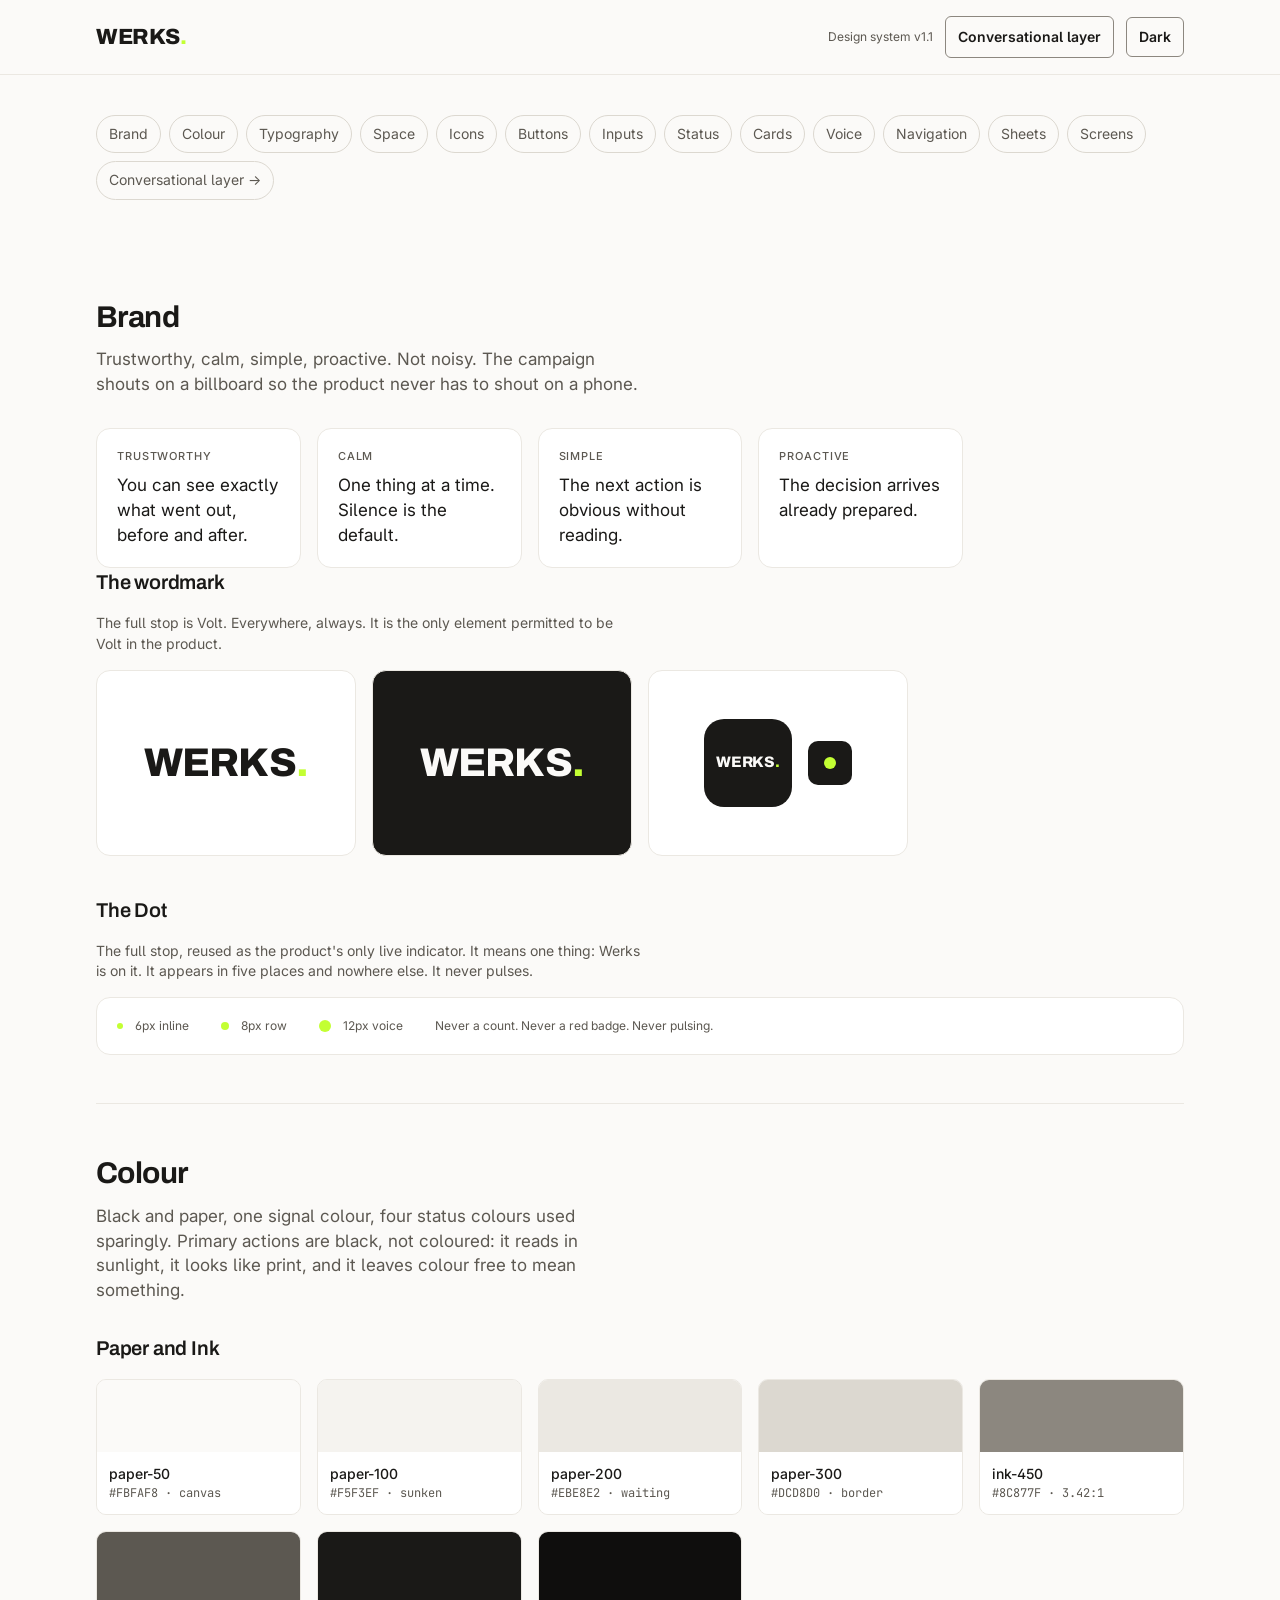
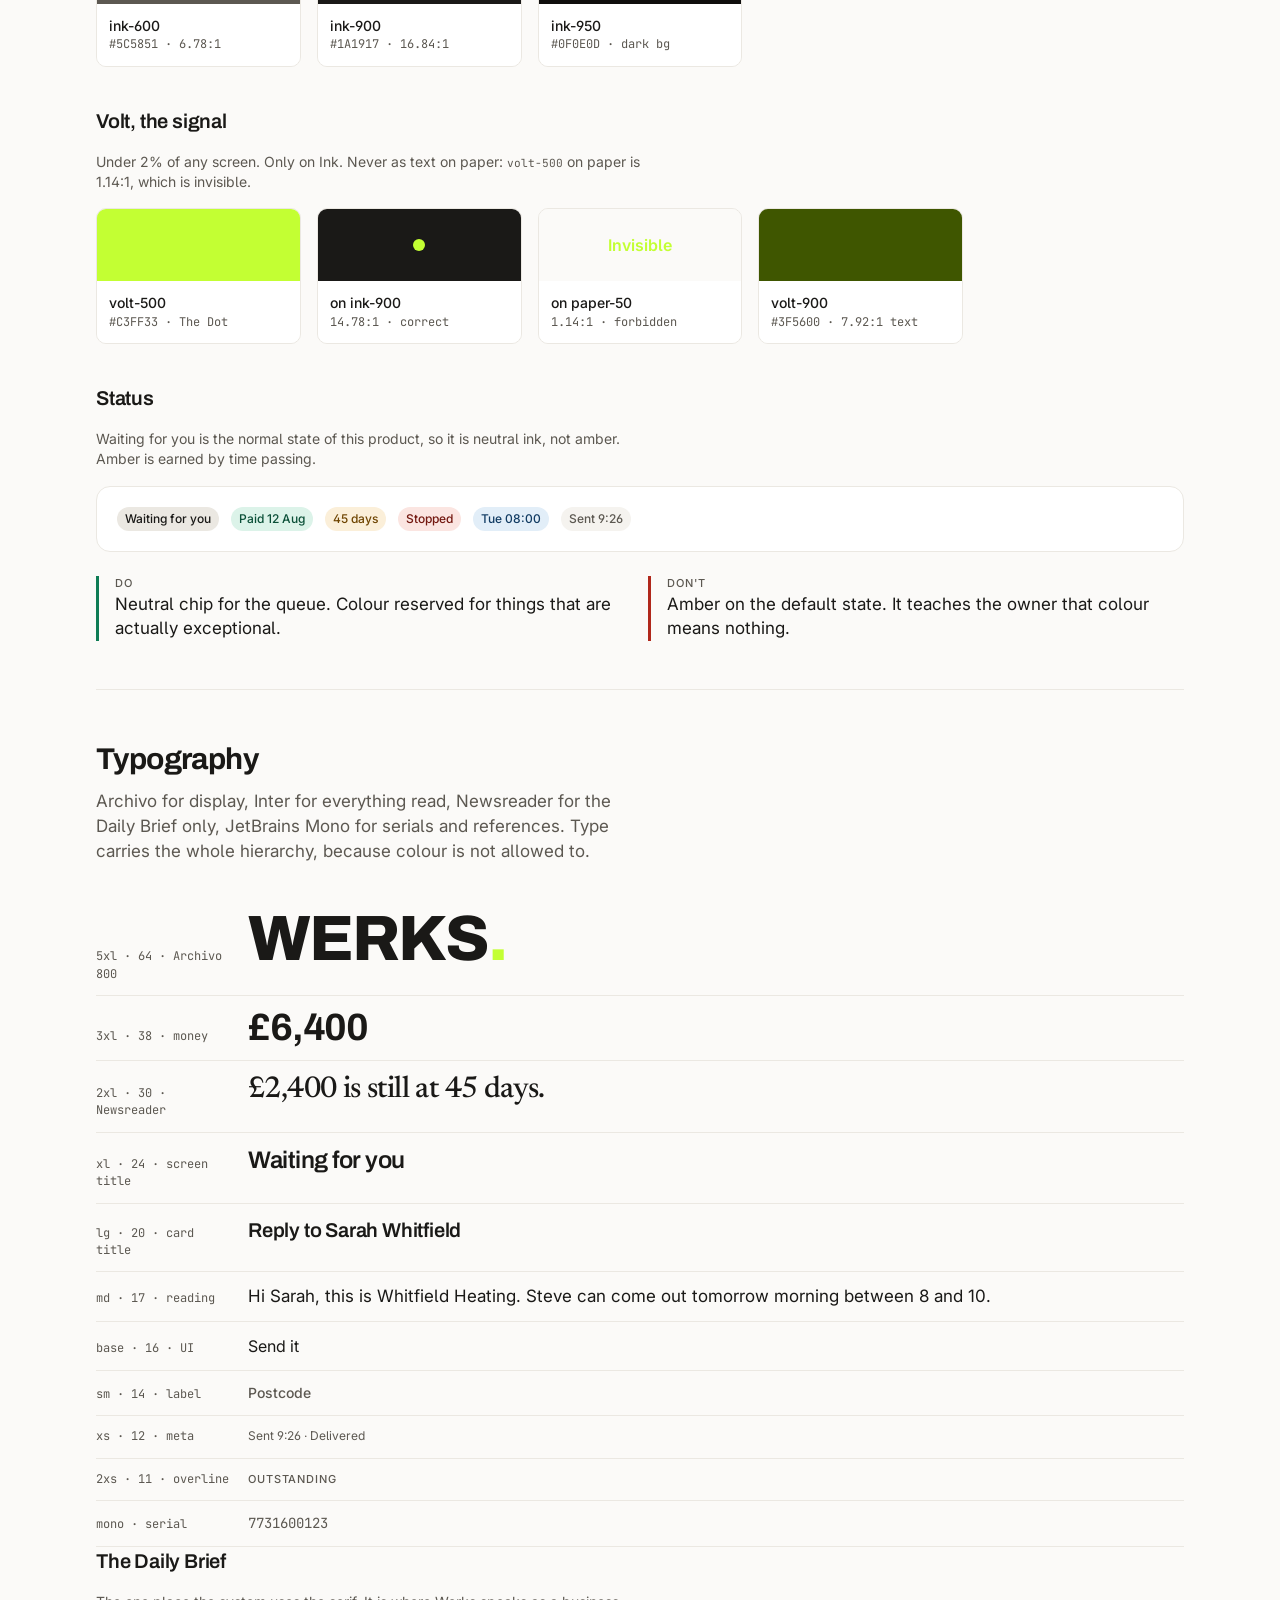
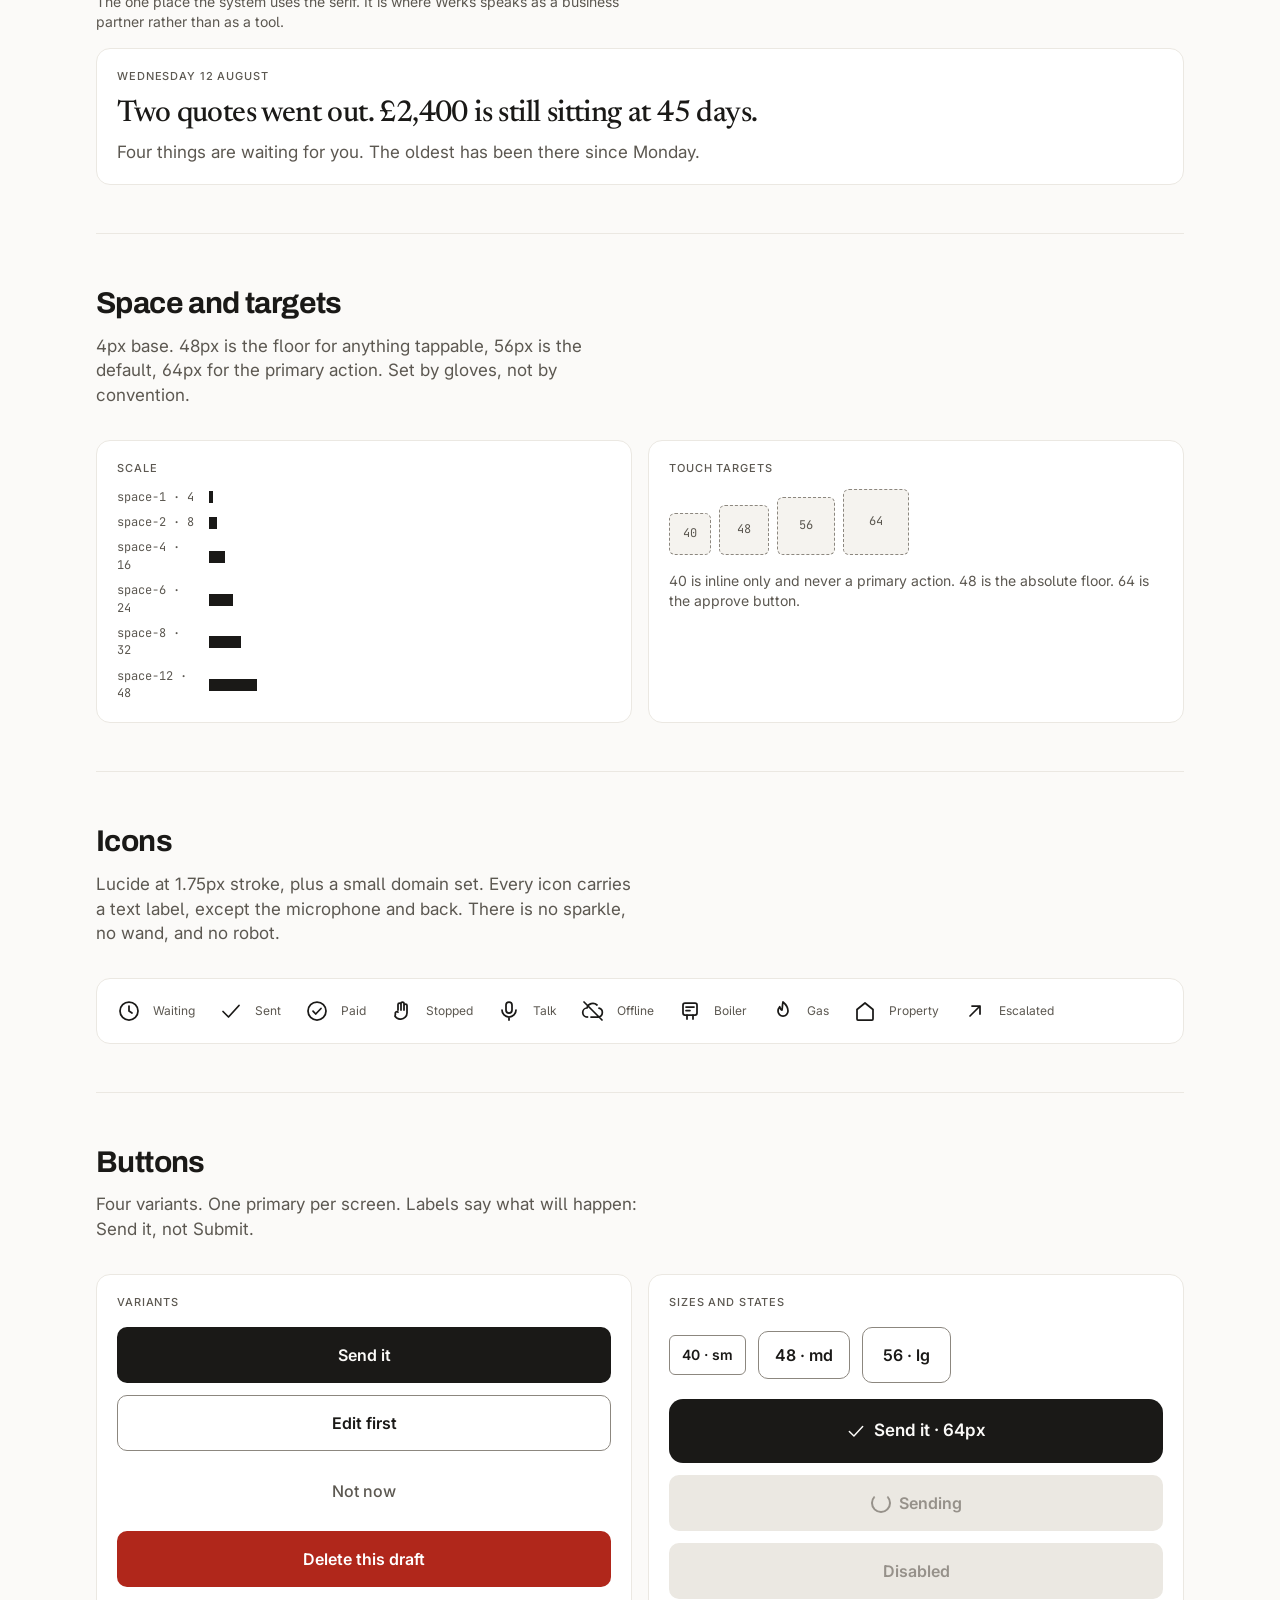
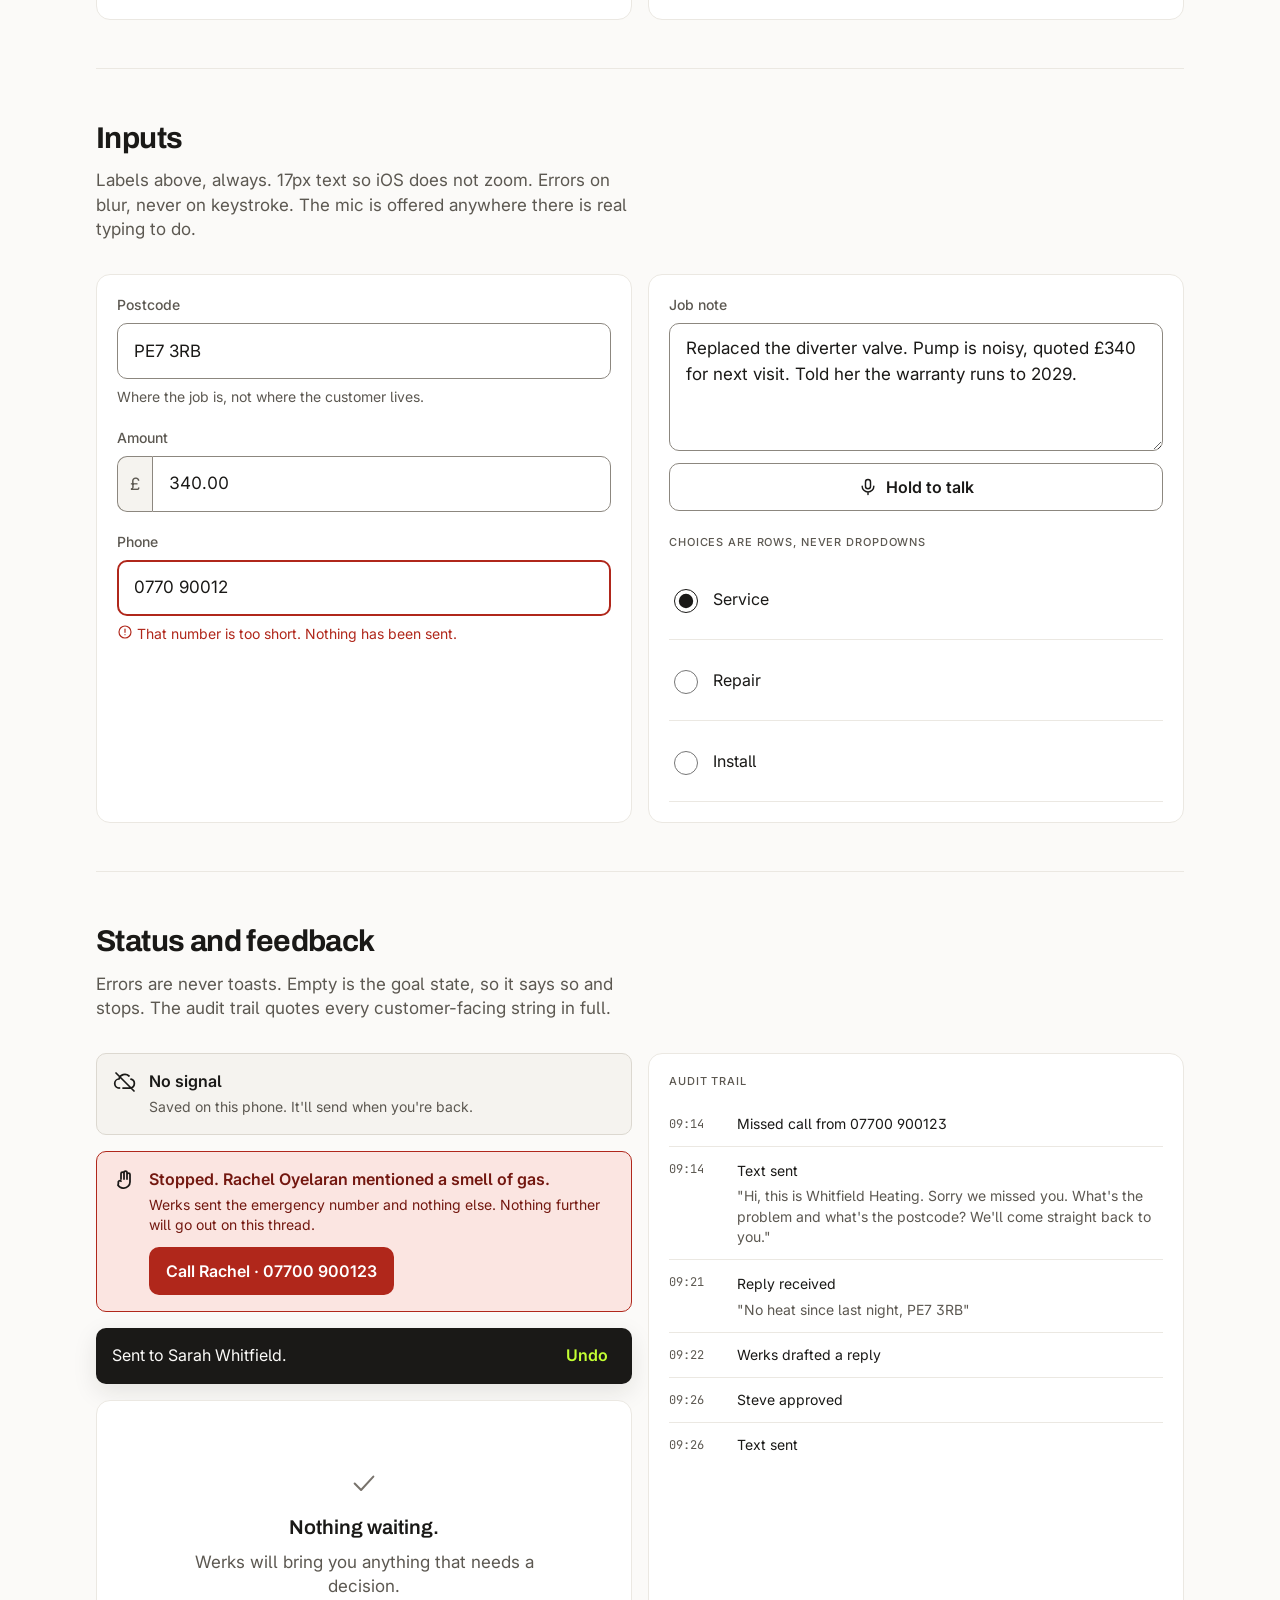
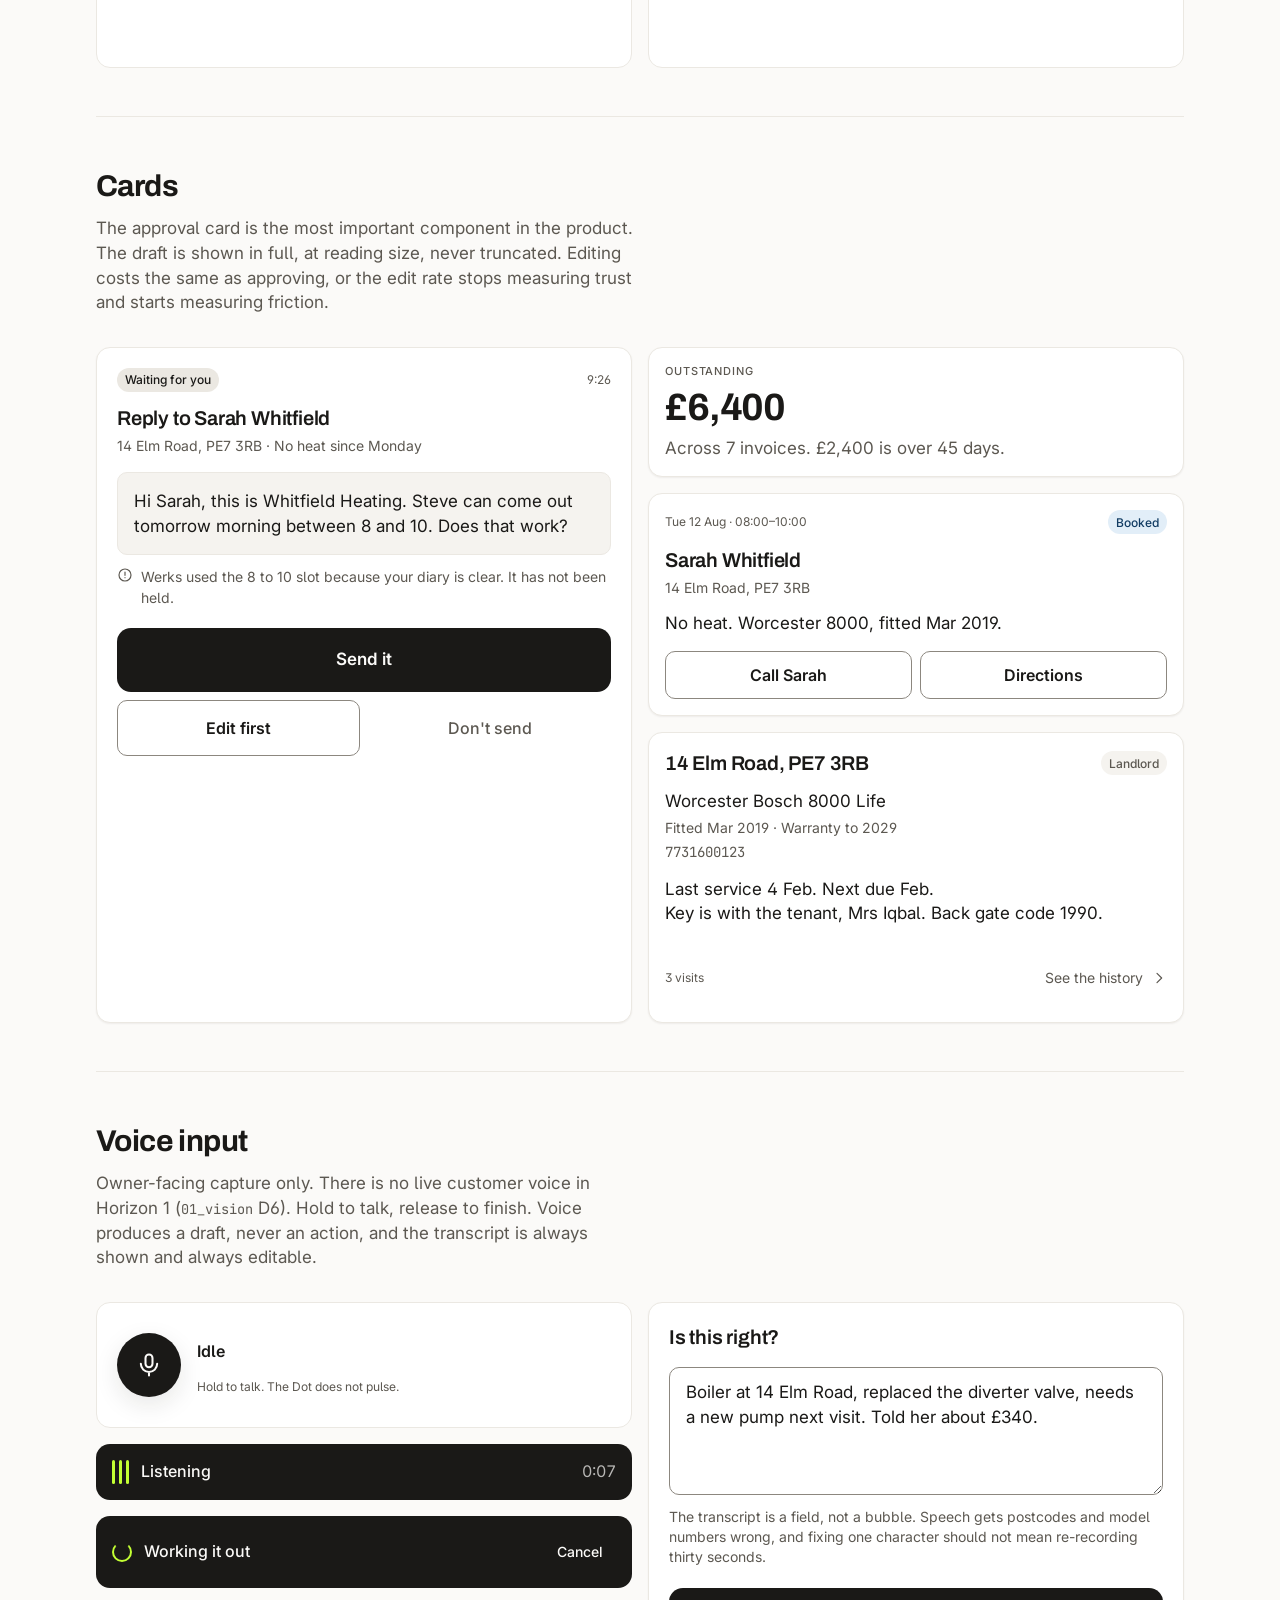
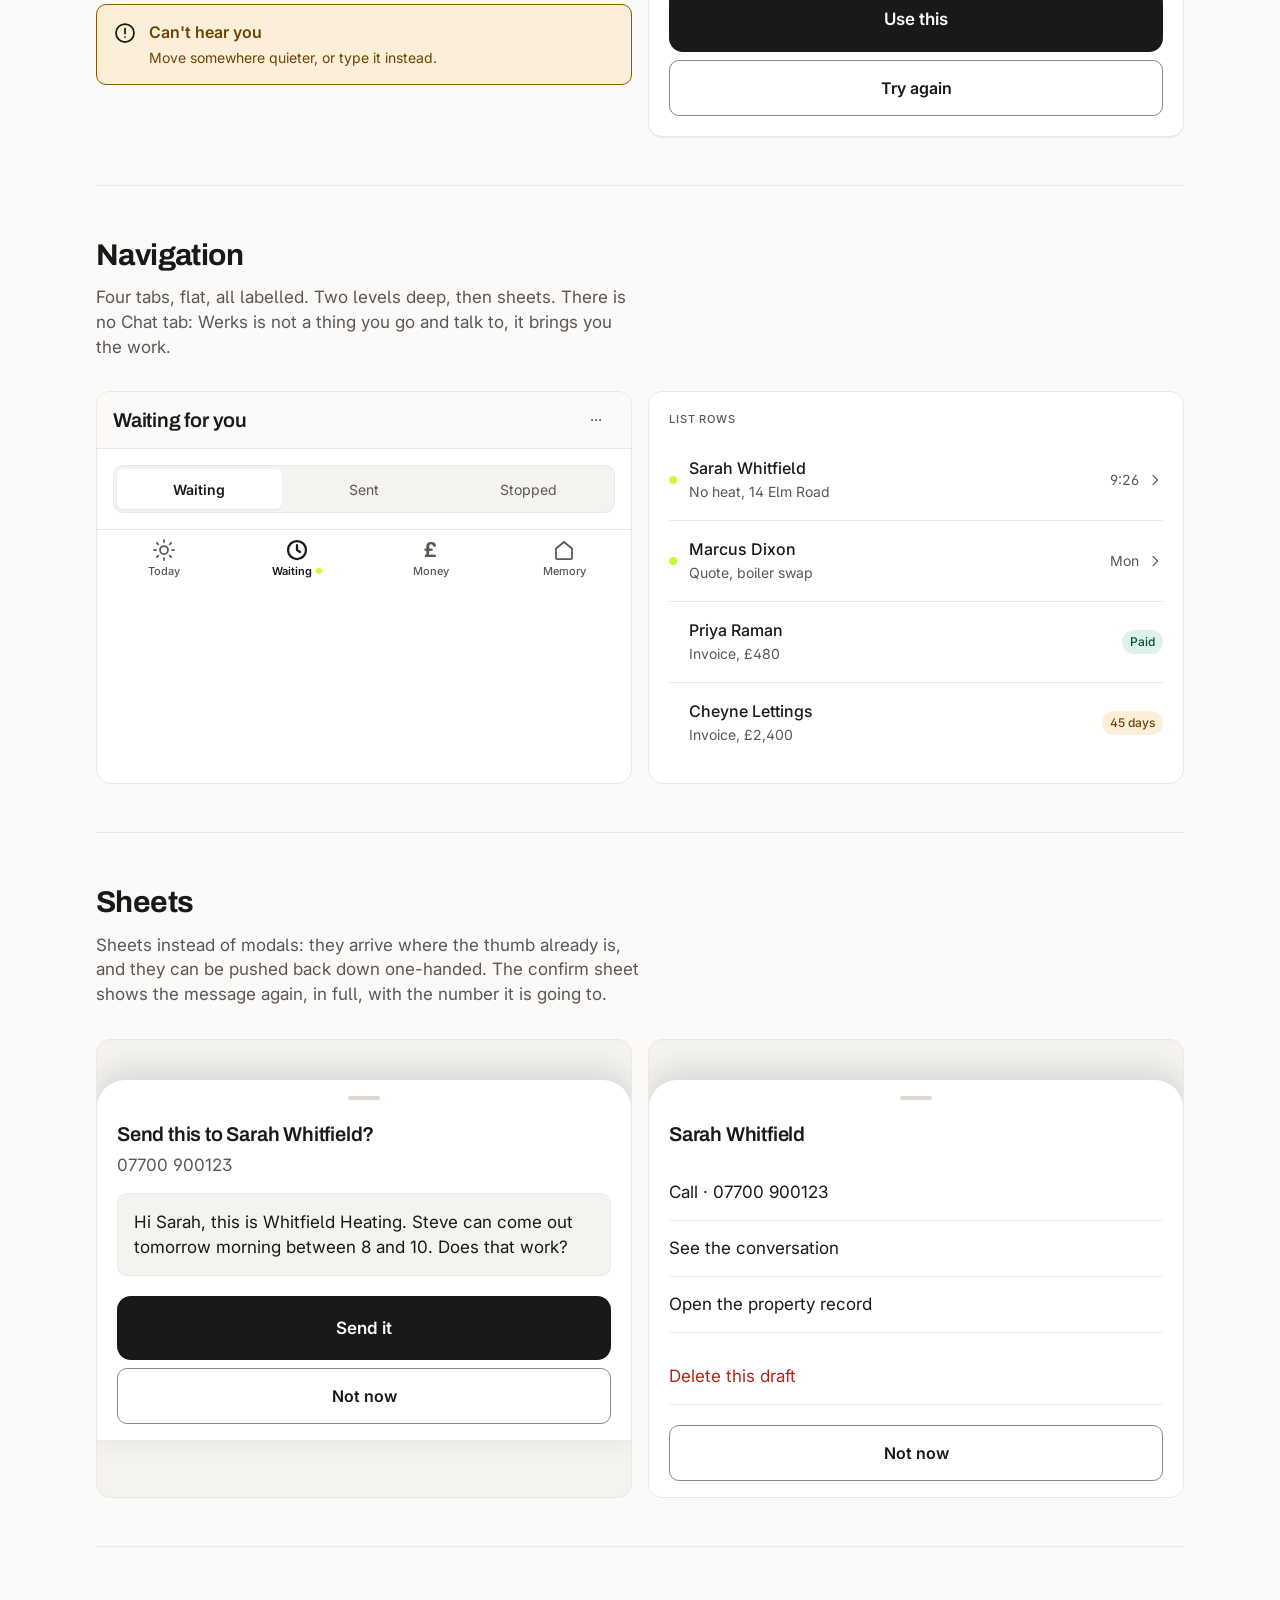
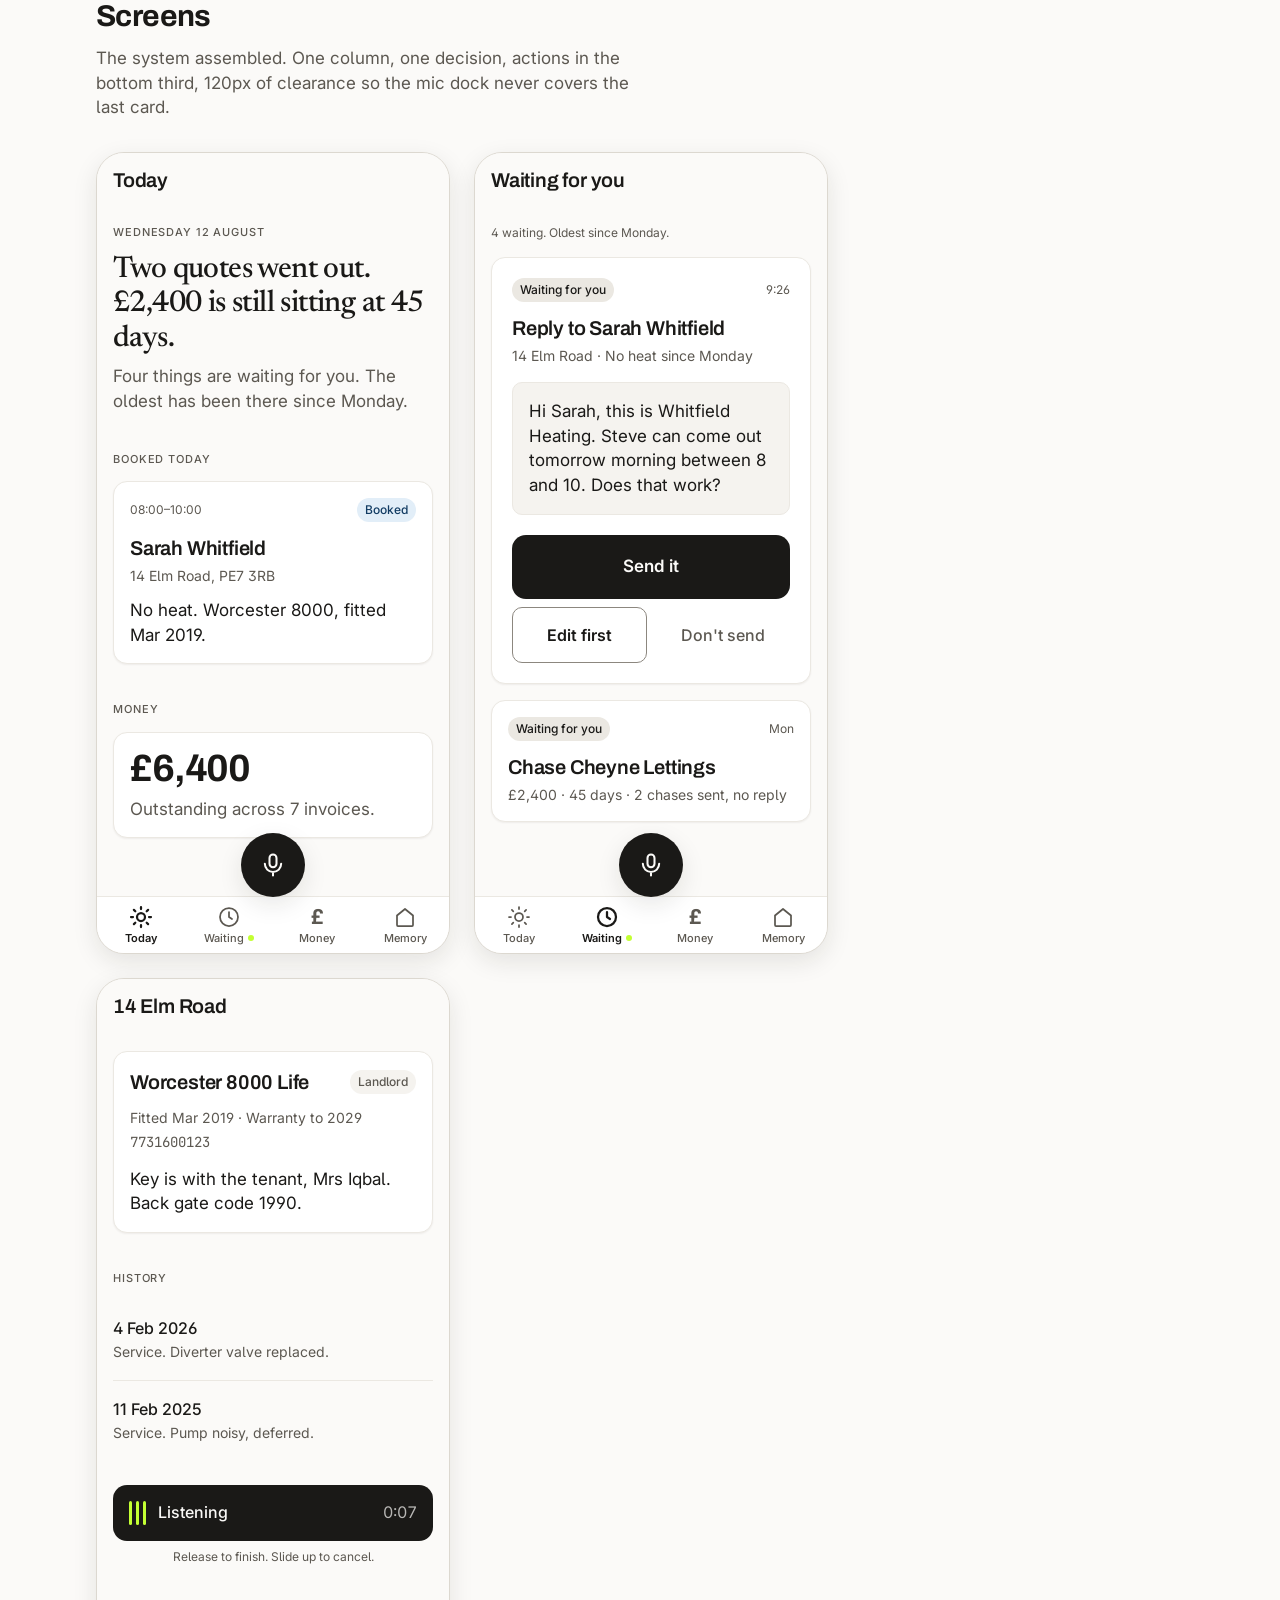
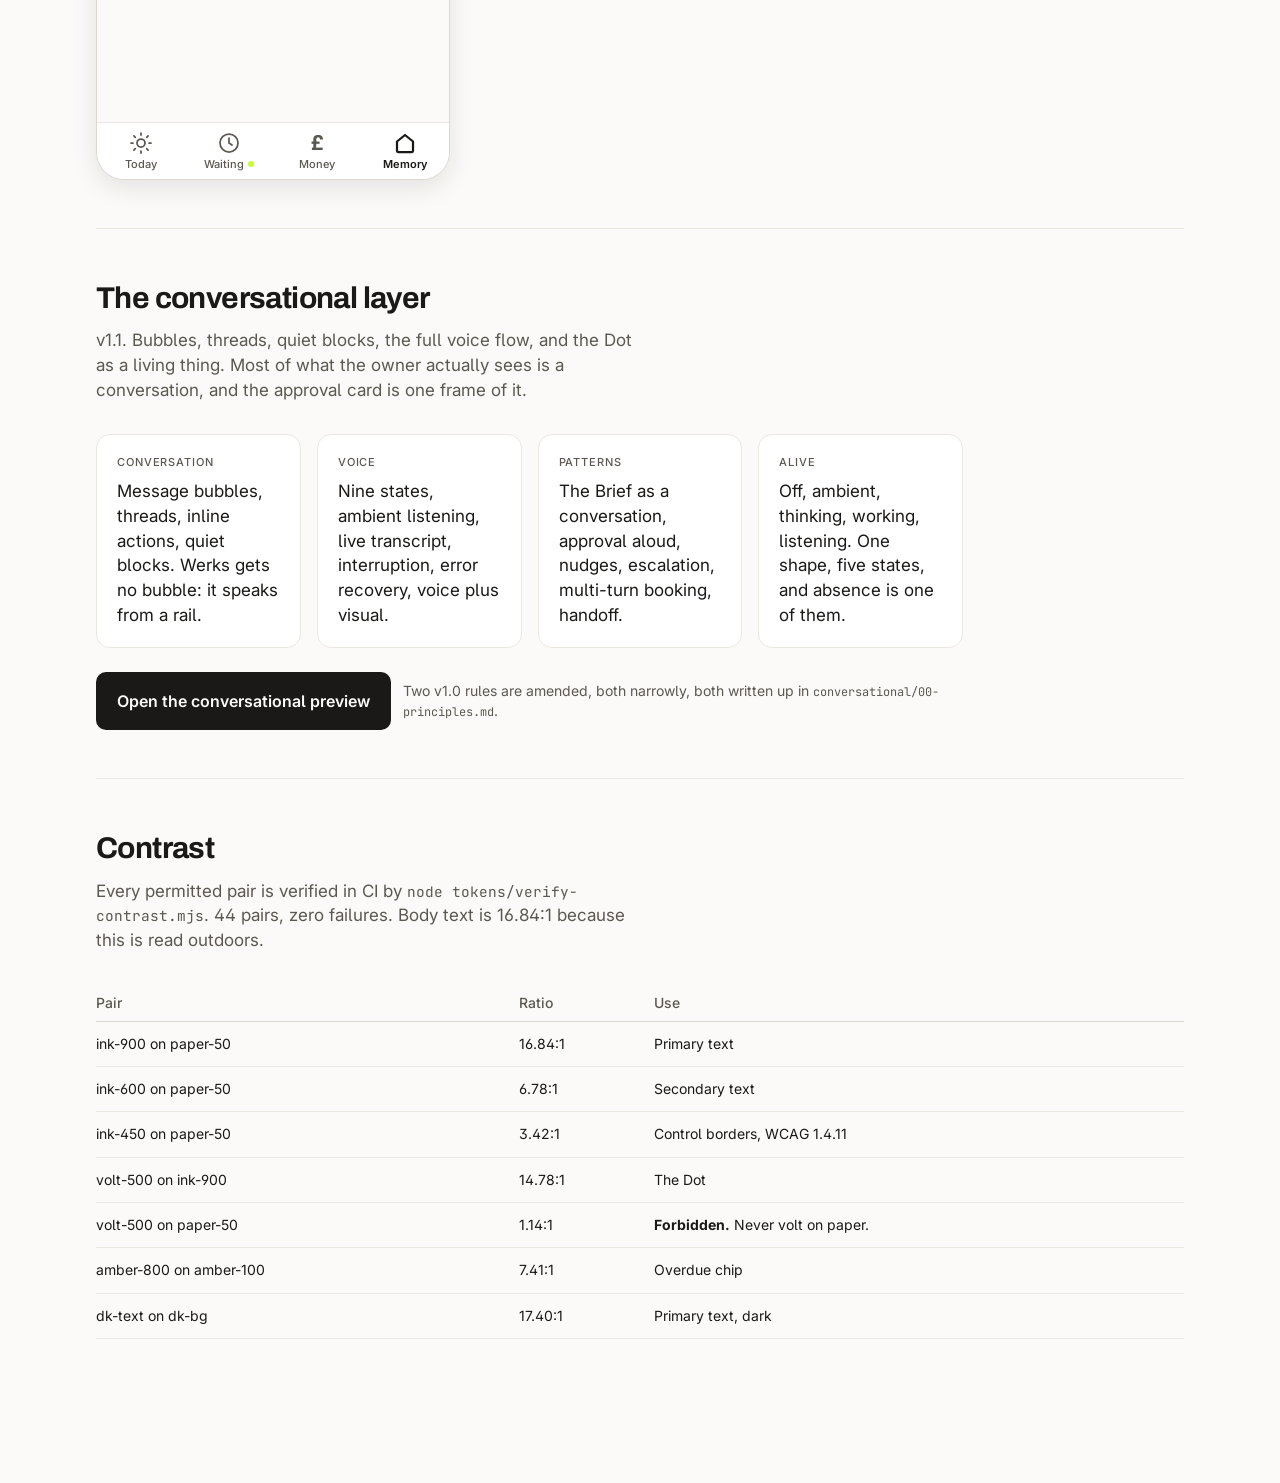
==== commit d763dda1: "Werks design system v1.1 - tokens and cross-references The v1.1 commit (14a98d9) landed the new conv" ====
--- a/design-system/preview/index.html
+++ b/design-system/preview/index.html
@@ -100,7 +100,8 @@
   <div class="pv-top__inner">
     <span class="w-wordmark" style="font-size:1.375rem">WERKS<span class="w-wordmark__stop">.</span></span>
     <div class="pv-inline">
-      <span class="w-meta">Design system v1.0</span>
+      <span class="w-meta">Design system v1.1</span>
+      <a class="w-btn w-btn--secondary w-btn--sm" href="conversational.html">Conversational layer</a>
       <button class="w-btn w-btn--secondary w-btn--sm" id="theme-toggle" aria-label="Switch theme">Dark</button>
     </div>
   </div>
@@ -113,7 +114,7 @@
     <a href="#space">Space</a><a href="#icons">Icons</a><a href="#buttons">Buttons</a>
     <a href="#inputs">Inputs</a><a href="#status">Status</a><a href="#cards">Cards</a>
     <a href="#voice">Voice</a><a href="#nav">Navigation</a><a href="#sheets">Sheets</a>
-    <a href="#screens">Screens</a>
+    <a href="#screens">Screens</a><a href="conversational.html">Conversational layer &rarr;</a>
   </div>
 
   <!-- ===================================================== BRAND -->
@@ -677,9 +678,26 @@
     </div>
   </section>
 
+  <section class="pv-sec" id="conversational">
+    <h2>The conversational layer</h2>
+    <p class="pv-lede">v1.1. Bubbles, threads, quiet blocks, the full voice flow, and the Dot as a living thing. Most of what the owner actually sees is a conversation, and the approval card is one frame of it.</p>
+
+    <div class="pv-grid pv-grid--4">
+      <div class="pv-panel"><div class="w-overline">Conversation</div><p class="w-body" style="margin-top:8px">Message bubbles, threads, inline actions, quiet blocks. Werks gets no bubble: it speaks from a rail.</p></div>
+      <div class="pv-panel"><div class="w-overline">Voice</div><p class="w-body" style="margin-top:8px">Nine states, ambient listening, live transcript, interruption, error recovery, voice plus visual.</p></div>
+      <div class="pv-panel"><div class="w-overline">Patterns</div><p class="w-body" style="margin-top:8px">The Brief as a conversation, approval aloud, nudges, escalation, multi-turn booking, handoff.</p></div>
+      <div class="pv-panel"><div class="w-overline">Alive</div><p class="w-body" style="margin-top:8px">Off, ambient, thinking, working, listening. One shape, five states, and absence is one of them.</p></div>
+    </div>
+
+    <div class="pv-inline" style="margin-top:24px">
+      <a class="w-btn w-btn--primary w-btn--lg" href="conversational.html">Open the conversational preview</a>
+      <span class="pv-note" style="margin:0">Two v1.0 rules are amended, both narrowly, both written up in <code style="font-family:var(--w-font-mono);font-size:0.85em">conversational/00-principles.md</code>.</span>
+    </div>
+  </section>
+
   <section class="pv-sec">
     <h2>Contrast</h2>
-    <p class="pv-lede">Every permitted pair is verified in CI by <code style="font-family:var(--w-font-mono);font-size:0.85em">node tokens/verify-contrast.mjs</code>. 38 pairs, zero failures. Body text is 16.84:1 because this is read outdoors.</p>
+    <p class="pv-lede">Every permitted pair is verified in CI by <code style="font-family:var(--w-font-mono);font-size:0.85em">node tokens/verify-contrast.mjs</code>. 44 pairs, zero failures. Body text is 16.84:1 because this is read outdoors.</p>
     <table class="pv-table">
       <tr><th>Pair</th><th>Ratio</th><th>Use</th></tr>
       <tr><td>ink-900 on paper-50</td><td>16.84:1</td><td>Primary text</td></tr>
--- a/design-system/tokens/tokens.css
+++ b/design-system/tokens/tokens.css
@@ -463,3 +463,172 @@
     scroll-behavior: auto !important;
   }
 }
+
+/* =============================================================================
+   v1.1 — THE CONVERSATIONAL LAYER
+   Added for design-system/conversational/. Everything below is either a new
+   primitive (rhythm, motion, the Dot's sizes) or a new semantic role for a
+   surface that did not exist in v1 (a bubble, a rail, a quiet block).
+
+   No new colours. Every value below resolves to a v1 primitive.
+   ============================================================================= */
+
+/* -----------------------------------------------------------------------------
+   TIER 1 — CONVERSATIONAL PRIMITIVES
+   -------------------------------------------------------------------------- */
+
+:root {
+  /* --- Conversational rhythm ------------------------------------------------
+     A thread has three distances and no middle ground, same as everything else
+     in 03-spacing-layout.md: same speaker, new speaker, new block of time.
+     -------------------------------------------------------------------------- */
+  --w-bubble-pad-y:      var(--w-space-3);   /* 12 */
+  --w-bubble-pad-x:      var(--w-space-4);   /* 16 */
+  --w-bubble-radius:     var(--w-radius-xl); /* 20 */
+  --w-bubble-radius-tail: var(--w-radius-xs);/*  4 — the corner nearest the speaker */
+  --w-bubble-max:        min(85%, 26rem);    /* never wider than the reading measure */
+
+  --w-turn-gap-same:     var(--w-space-1);   /*  4 — same speaker, next bubble  */
+  --w-turn-gap:          var(--w-space-4);   /* 16 — the other person replies   */
+  --w-turn-gap-block:    var(--w-space-8);   /* 32 — a new hour, a new day      */
+
+  --w-quiet-inset:       var(--w-space-6);   /* 24 — indent of a handled-quietly block */
+  --w-rail-w:            1.5rem;             /* 24 — the column Werks speaks from */
+  --w-rail-gap:          var(--w-space-3);   /* 12 — rail to text */
+
+  /* --- The Dot, sized by state ----------------------------------------------
+     One shape, five states. See conversational/04-alive-states.md.
+     -------------------------------------------------------------------------- */
+  --w-dot-ambient:       8px;    /* present, not doing anything     */
+  --w-dot-thinking:      12px;   /* working on something, right now */
+  --w-dot-speaking:      12px;   /* reading something to you        */
+  --w-dot-ring-size:     12px;   /* working in the background       */
+  --w-dot-ring-width:    2px;
+
+  /* --- Conversational motion ------------------------------------------------
+     No transition exceeds 280ms, as in 05-motion.md. The two long values are
+     loop *periods*, not transitions: a breath and an ambient cycle. A slow loop
+     is calm; a fast one is a spinner.
+     -------------------------------------------------------------------------- */
+  --w-duration-word:     90ms;    /* one word landing in a live transcript   */
+  --w-duration-bubble:   200ms;   /* a message arriving                      */
+  --w-duration-turn:     240ms;   /* the thread settling after a turn        */
+  --w-duration-collapse: 240ms;   /* a quiet block opening                   */
+  --w-duration-bargein:  120ms;   /* speech stopping when interrupted. Hard ceiling. */
+  --w-duration-breath:   3200ms;  /* one full breath of the Dot              */
+  --w-duration-ambient:  4800ms;  /* one ambient presence cycle              */
+
+  --w-stagger-word:      40ms;    /* between words in a revealed transcript  */
+  --w-stagger-bubble:    60ms;    /* between messages arriving together      */
+  --w-stagger-option:    40ms;    /* between spoken options appearing        */
+
+  /* Symmetrical sine. No attack, no overshoot: a breath is not a bounce. */
+  --w-ease-breath:  cubic-bezier(0.37, 0, 0.63, 1);
+  /* Words and bubbles arrive on the standard curve, decelerating into place. */
+  --w-ease-arrive:  cubic-bezier(0.05, 0.7, 0.1, 1);
+
+  --w-breath-scale-min:   0.86;
+  --w-breath-scale-max:   1;
+  --w-breath-opacity-min: 0.55;
+  --w-ambient-opacity:    0.55;   /* the Dot at rest, present but not working */
+}
+
+/* -----------------------------------------------------------------------------
+   TIER 2 — CONVERSATIONAL SEMANTIC (light)
+
+   Who is speaking is carried by surface and alignment, never by colour.
+   Four voices: the customer, the business, Werks, and the record.
+   -------------------------------------------------------------------------- */
+
+:root {
+  /* The customer. Incoming, left, filled, quoted. */
+  --w-bubble-in-bg:      var(--w-paper-100);
+  --w-bubble-in-fg:      var(--w-ink-900);
+  --w-bubble-in-meta:    var(--w-ink-600);
+  --w-bubble-in-border:  transparent;
+
+  /* The business, in the owner's trading name. Outgoing, right, ink. */
+  --w-bubble-out-bg:     var(--w-ink-900);
+  --w-bubble-out-fg:     var(--w-paper-50);
+  --w-bubble-out-meta:   var(--w-ink-400);
+  --w-bubble-out-border: transparent;
+
+  /* A draft: an outgoing bubble that has not happened yet. Outline, not fill. */
+  --w-bubble-draft-bg:     transparent;
+  --w-bubble-draft-fg:     var(--w-ink-900);
+  --w-bubble-draft-border: var(--w-ink-450);
+
+  /* Werks talking to the owner. No bubble. A rail, and text on the canvas. */
+  --w-werks-fg:          var(--w-ink-900);
+  --w-werks-meta:        var(--w-ink-600);
+  --w-werks-rail:        var(--w-paper-300);
+
+  /* The record: system events, stops, timestamps. Nothing is speaking. */
+  --w-system-fg:         var(--w-ink-600);
+  --w-system-rule:       var(--w-paper-200);
+
+  /* A block Werks handled without needing anyone. */
+  --w-quiet-fg:          var(--w-ink-600);
+  --w-quiet-rule:        var(--w-paper-300);
+
+  /* Werks off. The one surface that picks its own theme in both themes: it is a
+     statement about the hour, not about ambient light. Deliberately not
+     overridden below. */
+  --w-sleep-bg:          var(--w-dk-bg);
+  --w-sleep-fg:          var(--w-dk-text);
+  --w-sleep-fg-2:        var(--w-dk-text-2);
+  --w-sleep-border:      var(--w-dk-border-hi);
+}
+
+/* -----------------------------------------------------------------------------
+   TIER 2 — CONVERSATIONAL SEMANTIC (dark)
+   Same four voices, inverted. The business bubble stays the loud one.
+   -------------------------------------------------------------------------- */
+
+@media (prefers-color-scheme: dark) {
+  :root:not([data-theme="light"]) {
+    --w-bubble-in-bg:      var(--w-dk-raised);
+    --w-bubble-in-fg:      var(--w-dk-text);
+    --w-bubble-in-meta:    var(--w-dk-text-2);
+
+    --w-bubble-out-bg:     var(--w-paper-50);
+    --w-bubble-out-fg:     var(--w-ink-900);
+    --w-bubble-out-meta:   var(--w-ink-600);
+
+    --w-bubble-draft-fg:     var(--w-dk-text);
+    --w-bubble-draft-border: var(--w-dk-border-hi);
+
+    --w-werks-fg:          var(--w-dk-text);
+    --w-werks-meta:        var(--w-dk-text-2);
+    --w-werks-rail:        var(--w-dk-border);
+
+    --w-system-fg:         var(--w-dk-text-2);
+    --w-system-rule:       var(--w-dk-border);
+
+    --w-quiet-fg:          var(--w-dk-text-2);
+    --w-quiet-rule:        var(--w-dk-border);
+  }
+}
+
+:root[data-theme="dark"] {
+  --w-bubble-in-bg:      var(--w-dk-raised);
+  --w-bubble-in-fg:      var(--w-dk-text);
+  --w-bubble-in-meta:    var(--w-dk-text-2);
+
+  --w-bubble-out-bg:     var(--w-paper-50);
+  --w-bubble-out-fg:     var(--w-ink-900);
+  --w-bubble-out-meta:   var(--w-ink-600);
+
+  --w-bubble-draft-fg:     var(--w-dk-text);
+  --w-bubble-draft-border: var(--w-dk-border-hi);
+
+  --w-werks-fg:          var(--w-dk-text);
+  --w-werks-meta:        var(--w-dk-text-2);
+  --w-werks-rail:        var(--w-dk-border);
+
+  --w-system-fg:         var(--w-dk-text-2);
+  --w-system-rule:       var(--w-dk-border);
+
+  --w-quiet-fg:          var(--w-dk-text-2);
+  --w-quiet-rule:        var(--w-dk-border);
+}
